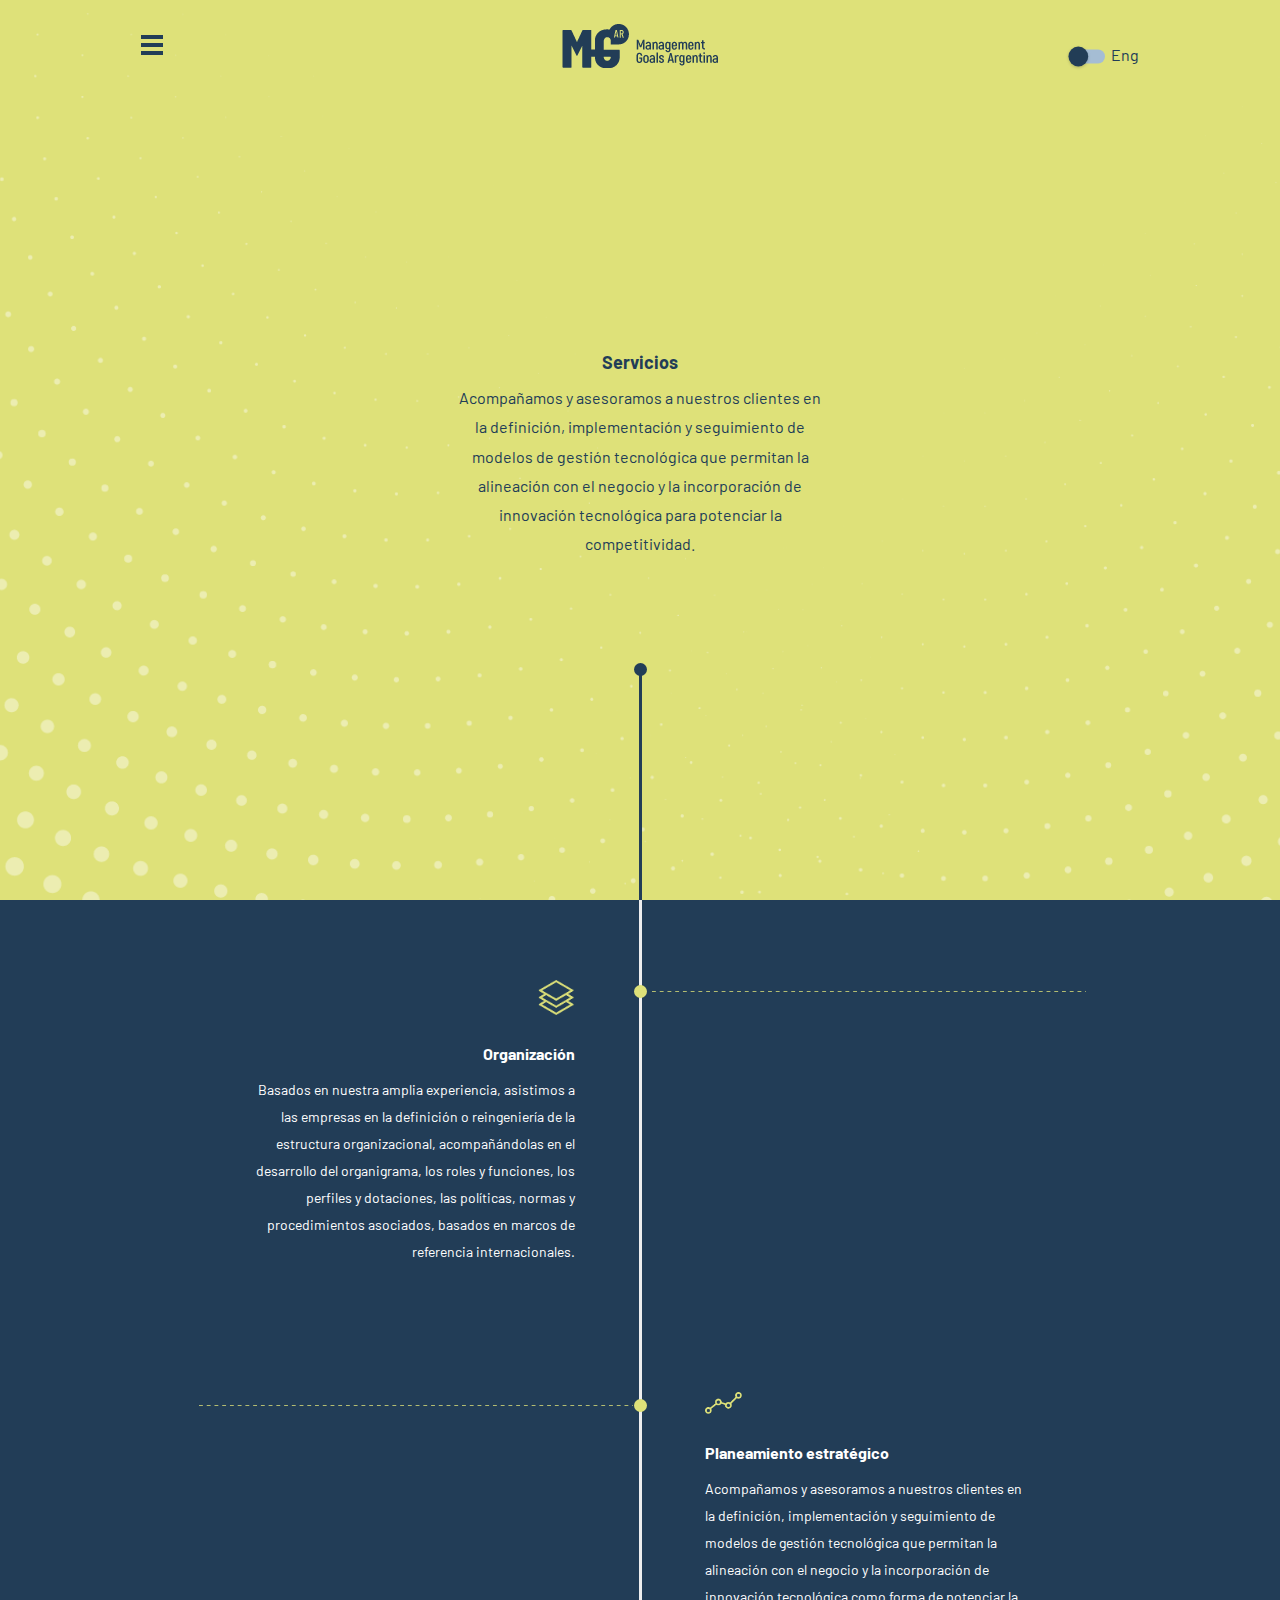
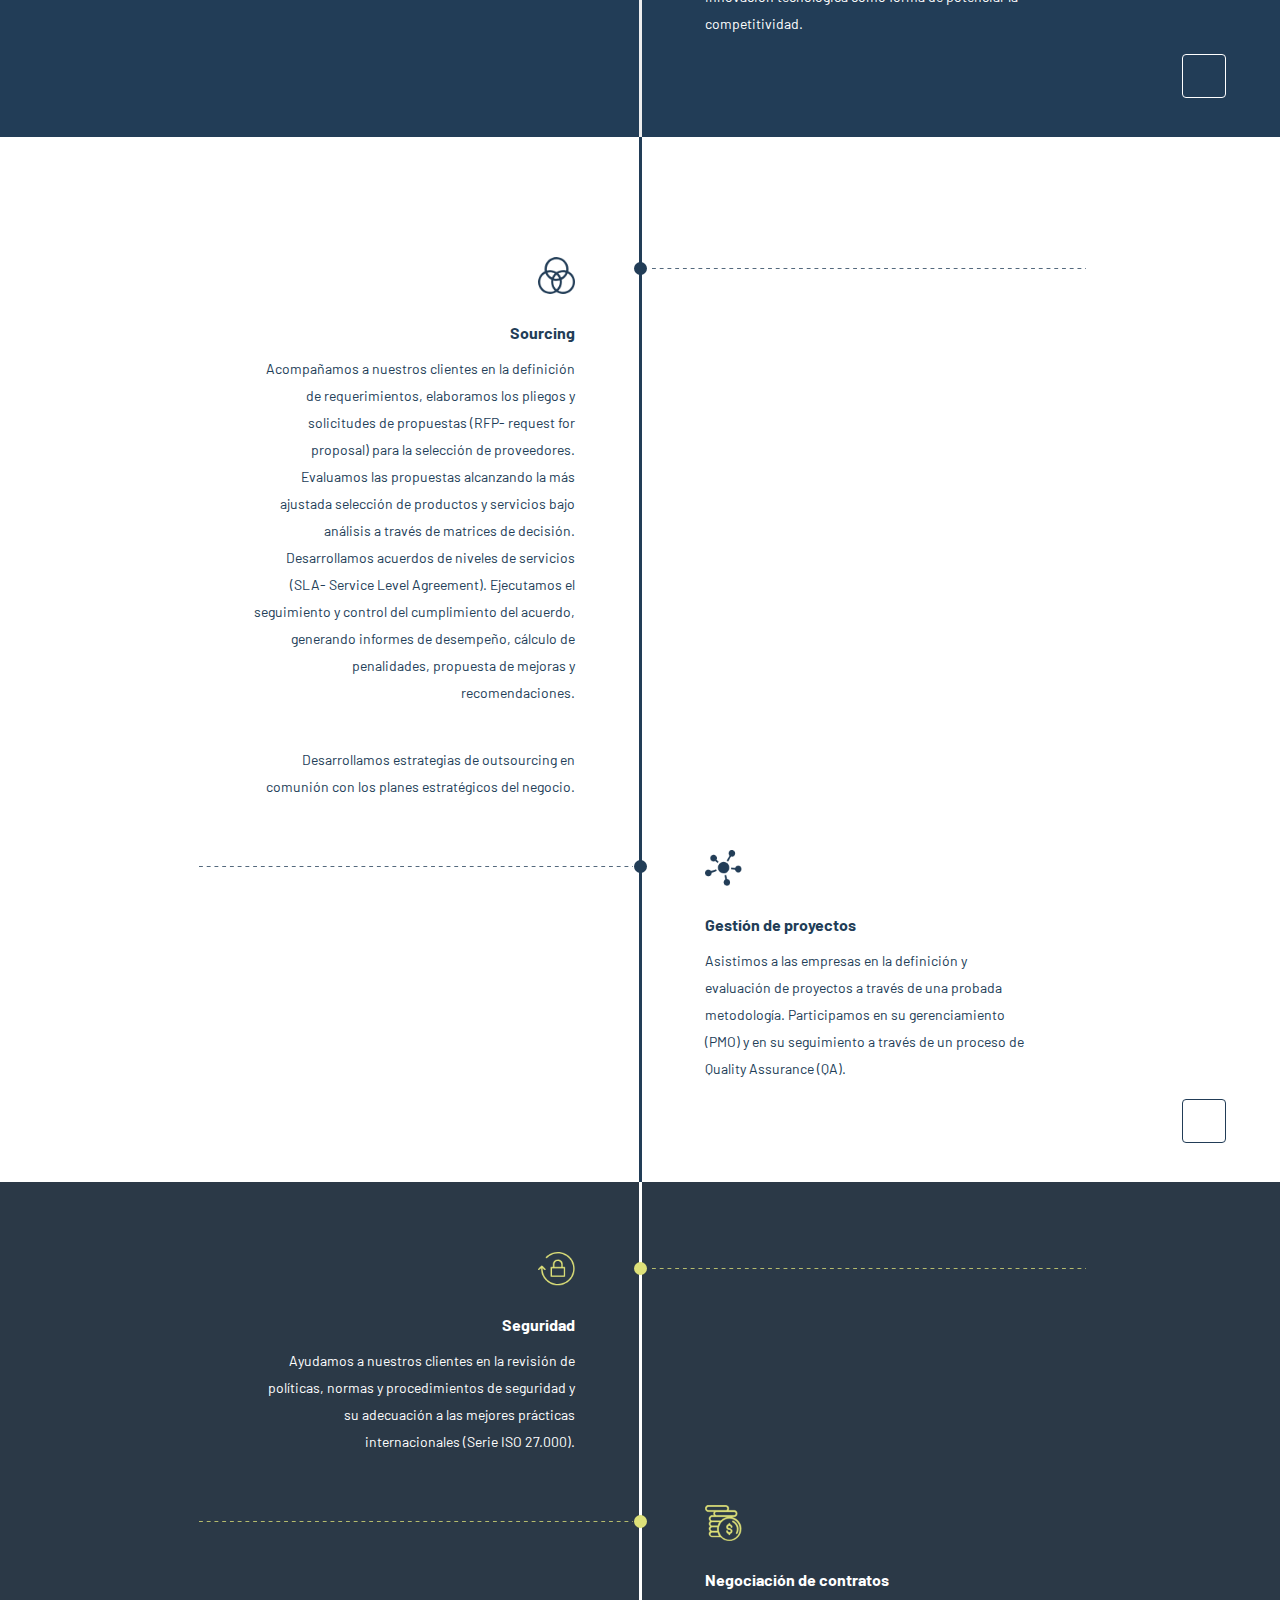
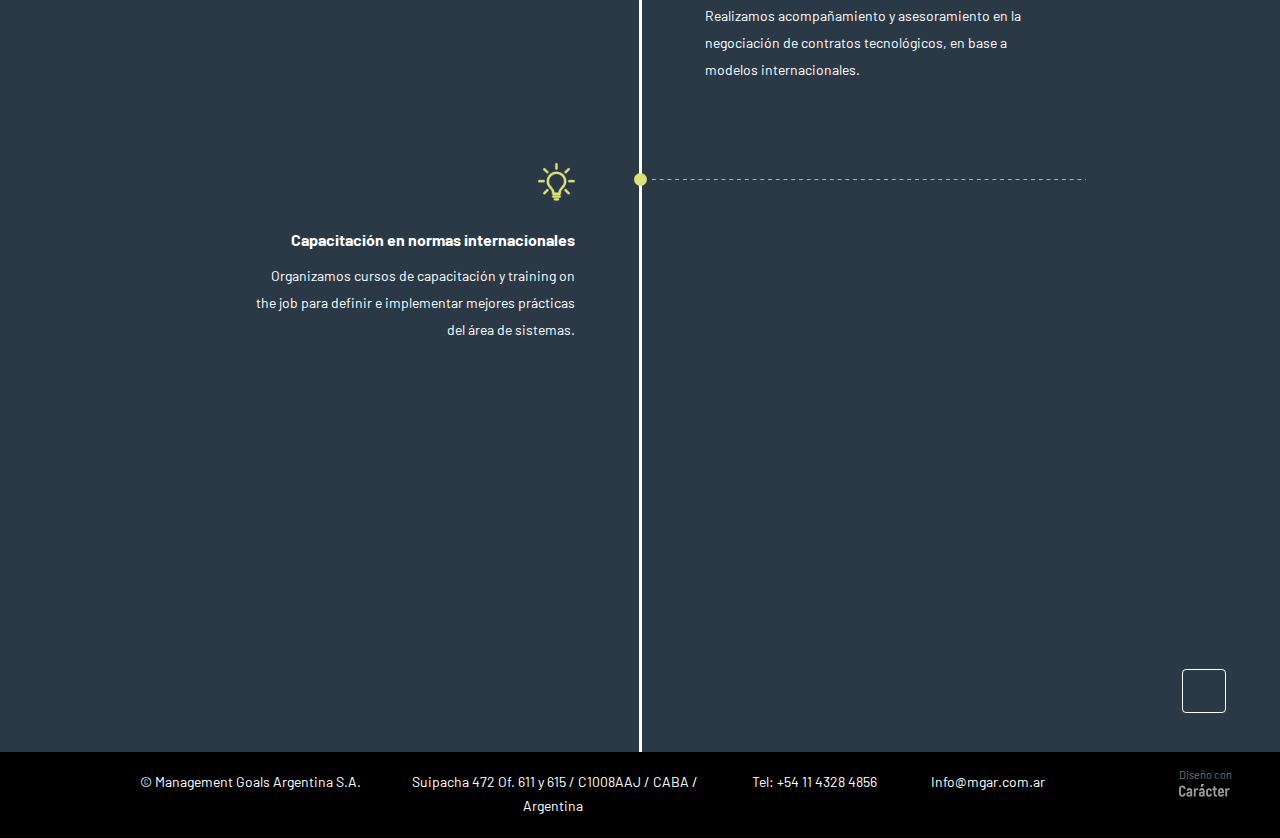
==== servicios.html @ 3cb10181 "Add files via upload" ====
<!DOCTYPE html>
<html  lang="es">
<head>
	<title>MGAR</title>

	<!-- META TAGS  -->

	<meta charset="UTF-8">
	<meta name="viewport" content="width=device-width,initial-scale=1">
	

	<!-- ZELDA TAGS -->

		<link href="https://fonts.googleapis.com/css?family=Barlow:400,600,800" rel="stylesheet">
	<link rel="stylesheet" type="text/css" href="css/bootstrap.min.css">
	<link rel="stylesheet" type="text/css" href="css/servicios.css">
	<link rel="stylesheet" type="text/css" href="css/querys.css">
	<link rel="stylesheet" href="https://use.fontawesome.com/releases/v5.1.0/css/all.css" integrity="sha384-lKuwvrZot6UHsBSfcMvOkWwlCMgc0TaWr+30HWe3a4ltaBwTZhyTEggF5tJv8tbt" crossorigin="anonymous">

	<!-- JABBA THE HUTT -->

	<script type="text/javascript" src="js/jquery-2.1.4.js"></script>
	<script src="js/bootstrap.min.js"></script>
	<script type="text/javascript" src="js/main.js"></script>
	
	

</head>
<body>
	
	<section class="portada-servicios" id="portada-servicios">
		<!-- NAVBAR -->
		<nav class="navbar mgar-nav" >
			<div class="container-fluid">
				<div type="button" class="button_container" id="toggle" data-toggle="modal" data-target="#myModal">
				<span class="top"></span><span class="middle"></span><span class="bottom"></span>
			</div>
				<div class="modal fade" id="myModal" role="dialog">
					<div class="modal-dialog modal-navbar">
					<!-- Modal content-->
						<div class="modal-content ">
							<div class="modal-header">
								<div class="modal-logo">
									<img class="img-responsive margin-auto" src="imagenes/mgar-logo-white.png">
								</div>	
							</div>
							<div class="modal-body">
								<ul class="modal-links">
									<li><a class="inpage" class="principal-close" href="/">Principal</a></li>
									<hr>
									<li><a href="/trayectoria.html">Trayectoria</a></li>
									<hr>
									<li><a href="/servicios.html">Servicios</a></li>
									<hr>
									<li><a class="inpage" id="contacto-close" href="/#contacto">Contacto</a></li>
									<hr class="hidden-xs">
									<li><div data-dismiss="modal" id="toggle-close"><i class="fas fa-times"></i></div></li>
								</ul>
							</div>
						</div>
					</div>
				</div>
				
				<div class="navbar-header logo-mgar">
					<a class="navbar-brand" href="/"><img alt="Inicio" src="imagenes/mgar-logo-blue.png" class="img-responsive " ></a>
				</div>
				<div class="english">
					<a href="#">
						<img src="imagenes/eng-button-2.svg">
						<p class="english-inner">Eng</p>
					</a>
				</div>
				<div class="vertical-position max-vh">
					<div class="vertical-position-center portada-servicios-inner">
						<h3>Servicios</h3>
						<a href="#section-uno"><i class="fas fa-angle-down"></i></a>
						<p>Acompañamos y asesoramos a nuestros clientes  en la definición, implementación y seguimiento de modelos de gestión tecnológica que permitan la alineación con el negocio y la incorporación de innovación tecnológica para potenciar la competitividad. </p>
						<div class="portada-timeline-badge primary"></div>
					</div>
				</div>
			</div>
		</nav>
	</section>
	<section class="section-uno" id="section-uno">
		<div class="button-up ">
			<a href="#portada-servicios">
				<div class="vertical-position button-up-inner">
					<i class="fas fa-angle-up vertical-position-center"></i>
				</div>
			</a>
		</div>
		<ul class="timeline">
			<li>
				<div class="timeline-badge primary"><img src="imagenes/dotted-line-yellow.svg"></div>
				<div class="timeline-panel">
					<div class="timeline-heading">
						<img class="timeline-heading-img" src="imagenes/servicios-img-1.png">
						<h4 class="timeline-title">Organización</h4>
					</div>
					<div class="timeline-body">
						<p>Basados en nuestra amplia experiencia, asistimos a las empresas en la definición o reingeniería de la estructura organizacional, acompañándolas en el desarrollo del organigrama, los roles y funciones, los perfiles y dotaciones, las políticas, normas y procedimientos asociados, basados en marcos de referencia internacionales. </p>
					</div>
				</div>
			</li>
			<div class="hidden-md hidden-lg hidden-sm yellow-line-xs yellow-line-xs-retarded">
				<img class="img-responsive" src="imagenes/line-yellow-xs.svg">
			</div>
			<li class="timeline-inverted">
				<div class="timeline-badge primary"><img src="imagenes/dotted-line-yellow.svg"></div>
					<div class="timeline-panel">
						<div class="timeline-heading">
							<img class="timeline-heading-img" src="imagenes/servicios-img-2.png">
							<h4 class="timeline-title">Planeamiento estratégico</h4>
						</div>
						<div class="timeline-body">
							<p>Acompañamos y asesoramos a nuestros clientes en la definición, implementación y seguimiento de modelos de gestión tecnológica que permitan la alineación con el negocio y la incorporación de innovación tecnológica como forma de potenciar la competitividad.</p>
							
					</div>
				</div>
			</li>
		</ul>
	</section>
	<section class="section-dos">
		<div class="button-up ">
			<a href="#portada-servicios">
				<div class="vertical-position button-up-inner">
					<i class="fas fa-angle-up vertical-position-center"></i>
				</div>
			</a>
		</div>
		<ul class="timeline">
			<li>
				<div class="timeline-badge success"><img src="imagenes/dotted-line-blue.svg"></div>
				<div class="timeline-panel">
					<div class="timeline-heading">
						<img class="timeline-heading-img" src="imagenes/servicios-img-3.png">
						<h4 class="timeline-title">Sourcing </h4>
					</div>
					<div class="timeline-body">
						<p> Acompañamos a nuestros clientes en la definición de requerimientos, elaboramos los pliegos y solicitudes de propuestas (RFP- request for proposal) para la selección de proveedores. Evaluamos las propuestas alcanzando la más ajustada selección de productos y servicios bajo análisis a través de matrices de decisión. Desarrollamos acuerdos de niveles de servicios (SLA- Service Level Agreement). Ejecutamos el seguimiento y control del cumplimiento del acuerdo, generando informes de desempeño, cálculo de penalidades, propuesta de mejoras y recomendaciones.</p>
						<p>Desarrollamos estrategias de outsourcing en comunión con los planes estratégicos del negocio. </p>
					</div>
				</div>
			</li>
			<div class="hidden-md hidden-lg hidden-sm blue-line-xs yellow-line-xs-retarded">
				<img class="img-responsive" src="imagenes/line-blue-xs.svg">
			</div>
			<li class="timeline-inverted">
				<div class="timeline-badge success"><img src="imagenes/dotted-line-blue.svg"></div>
					<div class="timeline-panel">
						<div class="timeline-heading">
							<img class="timeline-heading-img" src="imagenes/servicios-img-4.png">
							<h4 class="timeline-title">Gestión de proyectos</h4>
						</div>
						<div class="timeline-body">
							<p>Asistimos a las empresas en la definición y evaluación de proyectos a través de una probada metodología. Participamos en su gerenciamiento (PMO) y en su seguimiento a través de un proceso de Quality Assurance (QA).</p>
					</div>
				</div>
			</li>
		</ul>
	</section>
	<section class="section-tres">
		<div class="button-up ">
			<a href="#portada-servicios">
				<div class="vertical-position button-up-inner">
					<i class="fas fa-angle-up vertical-position-center"></i>
				</div>
			</a>
		</div>
		<ul class="timeline">
			<li>
				<div class="timeline-badge"><img src="imagenes/dotted-line-yellow.svg"></div>
				<div class="timeline-panel">

					<div class="timeline-heading">
						<img class="timeline-heading-img" src="imagenes/servicios-img-5.png">
						<h4 class="timeline-title">Seguridad</h4>
					</div>
					<div class="timeline-body">
						<p>Ayudamos a nuestros clientes en la revisión de políticas, normas y procedimientos de seguridad y su adecuación a las mejores prácticas internacionales (Serie ISO 27.000). </p>
					</div>
				</div>
			</li>
			<div class="hidden-md hidden-lg hidden-sm yellow-line-xs yellow-line-xs-retarded">
				<img class="img-responsive" src="imagenes/line-yellow-xs.svg">
			</div>
			<li class="timeline-inverted">
				<div class="timeline-badge"><img src="imagenes/dotted-line-yellow.svg"></div>
					<div class="timeline-panel">
						<div class="timeline-heading">
							<img class="timeline-heading-img" src="imagenes/servicios-img-6.png">
							<h4 class="timeline-title">Negociación de contratos</h4>
						</div>
						<div class="timeline-body">
							<p>Realizamos acompañamiento y asesoramiento en la negociación de contratos tecnológicos, en base a modelos internacionales.</p>
					</div>
				</div>
			</li>
			<div class="hidden-md hidden-lg hidden-sm yellow-line-xs yellow-line-xs-retarded">
				<img class="img-responsive" src="imagenes/line-yellow-xs.svg">
			</div>
			<li class="lastone-outer">
				<div class="timeline-badge"><img src="imagenes/dotted-line-yellow.svg"></div>
				<div class="timeline-panel lastone">
					<div class="timeline-heading">
						<img class="timeline-heading-img" src="imagenes/servicios-img-7.png">
						<h4 class="timeline-title">Capacitación en normas internacionales</h4>
					</div>
					<div class="timeline-body">
						<p>Organizamos cursos de capacitación y training on the job para definir e implementar mejores prácticas del área de sistemas.</p>
					</div>
				</div>
			</li>
		</ul>
	</section>
	<!-- FOOTER -->
	<footer>
		<div class="footer-inner">
			<p class="col-xs-12 col-md-3 col-sm-3 col-lg-3">© Management Goals Argentina S.A.</p>
			<p class="col-xs-12 col-md-4 col-sm-3 col-lg-4"><i class="fas fa-map-marker-alt"></i> Suipacha 472 Of. 611 y 615 / C1008AAJ / CABA / Argentina</p>
			<p class="col-xs-6 col-md-2 col-sm-3 col-lg-2"><i class="fas fa-phone"></i> Tel: +54 11 4328 4856</p>
			<p class="col-xs-6 col-md-2 col-sm-3 col-lg-2"><i class="fas fa-envelope"></i> Info@mgar.com.ar</p>
		</div>
		<div class="caracter">
			<p>Diseño con</p>
			<div>
				<img src="imagenes/logo-caracter.png">
			</div>
		</div>
	</footer>

</body>
</html>
---- css/servicios.css ----
/* FONT */
body, p {
  font-family: 'Barlow', sans-serif;
}
html, 
body {
  width: 100%;
  height: 100%;
  margin: 0;
  padding: 0;
}
body::-webkit-scrollbar { width: 0 !important }
body  { -ms-overflow-style: none; }
body { overflow: -moz-scrollbars-none; }
/* DEFAULTS */
.margin-auto {
  margin:0 auto;
}
.vertical-position {
  display: table;
  text-align: center;
}
.max-vh {
  height: 100vh;
}
.max-width {
  width: 100%;
}
.vertical-position .vertical-position-center {
  display: table-cell;
  vertical-align: middle;
}
.vertical-position .vertical-position-bottom {
  display: table-cell;
    vertical-align: bottom;
}
.img-left {
  float: left;
}
.img-right {
  float: right;
}
.clear-both {
  clear: both;
}

/* BOOTSTRAP HACKS */
.container-fluid {
  padding-right: 140px;
    padding-left: 140px;
}
@media (min-width: 1903px) {
  .container {
    width: 1350px;
  }
}
.col-lg-1, .col-lg-10, .col-lg-11, 
.col-lg-12, .col-lg-2, .col-lg-3, 
.col-lg-4, .col-lg-5, .col-lg-6, 
.col-lg-7, .col-lg-8, .col-lg-9, 
.col-md-1, .col-md-10, .col-md-11, 
.col-md-12, .col-md-2, .col-md-3, 
.col-md-4, .col-md-5, .col-md-6, 
.col-md-7, .col-md-8, .col-md-9, 
.col-sm-1, .col-sm-10, .col-sm-11, 
.col-sm-12, .col-sm-2, .col-sm-3, 
.col-sm-4, .col-sm-5, .col-sm-6, 
.col-sm-7, .col-sm-8, .col-sm-9, 
.col-xs-1, .col-xs-10, .col-xs-11, 
.col-xs-12, .col-xs-2, .col-xs-3, 
.col-xs-4, .col-xs-5, .col-xs-6, 
.col-xs-7, .col-xs-8, .col-xs-9 {
  padding-right: 0px;
    padding-left: 0px;
}
.navbar.mgar-nav>.container .navbar-brand, 
.navbar.mgar-nav>.container-fluid .navbar-brand,
.navbar.mgar-nav>.navbar-brand {
  margin-left: 0 !important;
}
/* NAVBAR */
.navbar.mgar-nav {
  
  min-height: 91.1px;
}

.navbar-brand {
  transform: translateX(-50%);
  left: 50%;
  position: absolute;
  height: 50.3px;
  padding-top: 22.3px;
  padding-bottom: 22.3px;
}
.navbar.mgar-nav {
  background-color: transparent;
}/*
.navbar.mgar-nav.scrolled {
  background-color: rgba(34, 61, 87, 0.99) !important;
  transition: background-color 200ms linear;
}*/
  /* HAMBURGUESA */

.button_container {
  position: absolute;
  top: 34px;
  left: 140px;
  height: 19.6px;
  width: 22.3px;
  cursor: pointer;
  z-index: 100;
  transition: opacity 0.25s ease;
}
.button_container:hover {
  opacity: 0.7;
}
.button_container.active .top {
  transform: translateY(11px) translateX(0) rotate(45deg);
  background: #fff;
}
.button_container.active .middle {
  opacity: 0;
  background: #fff;
}
.button_container.active .bottom {
  transform: translateY(-8px) translateX(0) rotate(-45deg);
  background: #fff;
}
.button_container span {
  background: rgba(34, 61, 87, 1);
  border: none;
  height: 4px;
  width: 100%;
  position: absolute;
  top: 0;
  left: 0;
  transition: all 0.35s ease;
  cursor: pointer;
}
.button_container span:nth-of-type(2) {
  top: 8px;
}
.button_container span:nth-of-type(3) {
  top: 16px;
}
.modal-backdrop {
  z-index: 0;
}
.modal.fade.in {
  padding-right: 0px !important;
  overflow: hidden;
}
.modal-dialog.modal-navbar {
  height: 100vh;
  width: 100%;
  margin:0;
  background-color: rgba(34, 61, 87, 0.99);

}
.modal-dialog.modal-navbar .modal-content {
  height: 100vh;
  webkit-box-shadow: none;
    box-shadow: none;
    border: none;
    border-radius: 0;
      background-color: rgba(34, 61, 87, 0.99);
}
.modal-dialog.modal-navbar .modal-content .modal-header {
  border-bottom: none;
    background-color: rgba(34, 61, 87, 0.99);
}
.modal-body {
  width: 100%;
  height: 100%;
}
.modal-dialog.modal-navbar .modal-content ul.modal-links {
  text-align: center;
  text-decoration: none;
  list-style-type:none;
  color: #fff;
  margin: 0;
  padding: 50px 0;
}
.modal-dialog.modal-navbar .modal-content ul.modal-links hr {
  margin-right: 630px;
  margin-left: 630px;
  border-color:#dee179;
}
.modal-dialog.modal-navbar .modal-content ul.modal-links li {
  padding-top: 35px;
  padding-bottom: 35px;
}
.modal-dialog.modal-navbar .modal-content ul.modal-links li a {
  text-decoration: none;
  color:#fff;
  font-size: 22px;
}
.modal-navbar .modal-logo {
  width: 100%;
  margin: 0 auto;
  padding-top: 94px;
}
#toggle-close {
  padding-top: 20px;
}
#toggle-close i {
  cursor: pointer;
}
.english {
  
  position: absolute;
    right: 140px;
    top: 41.7px;
    
}
.english a:hover {
  text-decoration: none;
}
.english img {
  display: inline;
  padding-right: 3px;
}
.english p.english-inner {
  font-size: 16px;
  font-weight: normal;
  font-style: normal;
  font-stretch: condensed;
  line-height: 1.19;
  color: #223d57;
  padding: 0;
  display: inline;
}

section,
section.section-uno-dos,
section.section-dos-dos,
section.section-tres-dos {
  height: 115vh;
  width: 100%;
  position: relative;
}

/* PORTADA */
section.portada-servicios {
  background-image: url(../imagenes/back-portada-servicios.png);
  background-position: bottom center;  
  background-size: cover;
  background-color: #dee179;

}
section.section-uno {
  background-image: url(../imagenes/back-uno-servicios.png);
  background-position: bottom center;
  background-size: cover;
  background-color: #223d57; 
  background-attachment: fixed;
}
section.section-dos {
  background-image: url(../imagenes/back-dos-servicios.png);
  background-position: bottom center;
  background-size: cover;
  background-color: #fff; 
  background-attachment: fixed;
}
section.section-tres {
  background-image: url(../imagenes/back-tres-servicios.png);
  background-position: bottom center;
  background-size: cover;
  background-color: #2b3947; 
  background-attachment: fixed;
}
/* TIMELINE */
  /* PORTADA */
section.portada-servicios {
  height: 100vh;
  color: #223d57;
}

section.portada-servicios:before {
  bottom: 0;
  position: absolute;
  content: " ";
  width: 3px;
  background-color: #223d57;
  left: 50%;
  margin-left: -1.5px;
  height: 33vh;
}
section.portada-servicios h3 {
  font-size: 24px;
  font-weight: 700;
}
section.portada-servicios i {
  font-size: 22px;
  margin-bottom: 28px;
}
section.portada-servicios a i  {
  color: #223d57
}
section.portada-servicios p {
  padding-right: 540px;
  padding-left: 540px;
  font-size: 18px;
  line-height: 1.83;
  text-align: center;

}
.portada-timeline-badge.primary {
  color: #fff;
  width: 13px;
  height: 13px;
  line-height: 50px;
  font-size: 1.4em;
  text-align: center;
  position: absolute;
  bottom:33vh;
  left: 50%;
  margin-left: -6px;
  background-color: #223d57;
  z-index: 1000;
  border-top-right-radius: 50%;
  border-top-left-radius: 50%;
  border-bottom-right-radius: 50%;
  border-bottom-left-radius: 50%;
}
.timeline {
  list-style: none;
  padding: 20px 0 20px;
  position: relative;
}
.timeline:before {
  top: 0;
  bottom: 0;
  position: absolute;
  content: " ";
  width: 3px;
  background-color: #eeeeee;
  left: 50%;
  margin-left: -1.5px;
  height: 115vh;
}
.timeline > li {
  margin-bottom: 20px;
  position: relative;
}
.timeline > li:before,
.timeline > li:after {
  content: " ";
  display: table;
}
.timeline > li:after {
  clear: both;
}
.timeline > li:before,
.timeline > li:after {
  content: " ";
  display: table;
}
.timeline > li:after {
  clear: both;
}
.timeline > li > .timeline-panel {
  width: 50%;
  float: left;
  padding: 20px 20px 20px 340px;
  position: relative;
  text-align: right;
}
.timeline > li.timeline-inverted > .timeline-panel {
padding: 20px 340px 20px 20px;
text-align: left;
margin-top: 118px;
}
.timeline > li.timeline-inverted + li:not(.timeline-inverted),
.timeline > li:not(.timeline-inverted) + li.timeline-inverted {
margin-top: -60px;

}

.timeline > li:not(.timeline-inverted) {
padding-right:90px;
padding-top: 165px;
}

.timeline > li.timeline-inverted {
padding-left:90px;
}

li .timeline-badge img {
  margin-top: -16px;
  margin-left: 18px;
}
li.timeline-inverted .timeline-badge img {
  margin-left: -572px;
}
.timeline > li > .timeline-badge {
  color: #fff;
  width: 13px;
  height: 13px;
  line-height: 50px;
  font-size: 1.4em;
  text-align: center;
  position: absolute;
  top: 32px;
  left: 50%;
  margin-left: -6px;
  background-color: #fff;
  z-index: 100;
  border-top-right-radius: 50%;
  border-top-left-radius: 50%;
  border-bottom-right-radius: 50%;
  border-bottom-left-radius: 50%;
}
.timeline > li > .timeline-badge {
  top:200px;
}
.timeline > li.timeline-inverted > .timeline-badge {
  top:149px;
}

.timeline > li.timeline-inverted > .timeline-panel {
  float: right;
}
.timeline > li.timeline-inverted > .timeline-panel:before {
  border-left-width: 0;
  border-right-width: 15px;
  left: -15px;
  right: auto;
}
.timeline > li.timeline-inverted > .timeline-panel:after {
  border-left-width: 0;
  border-right-width: 14px;
  left: -14px;
  right: auto;
}
.timeline-badge.primary {
  background-color: #dee179 !important;
}
.timeline-badge.success {
  background-color: #223d57 !important;
}

.timeline-title {
  margin-top: 0;
  color: inherit;
}
.timeline-body > p,
.timeline-body > ul {
  margin-bottom: 0;
}
.timeline-body > p + p {
  margin-top: 5px;
}
/* SECTION 1 TIMELINE */
section.section-uno img {
  padding-bottom: 27px;
}
section.section-uno {
  color: #fff;
}
section.section-uno h4.timeline-title {
  font-size: 20px;
  font-weight: bold;
  font-style: normal;
  font-stretch: normal;
  line-height: 1.5;
}
section.section-uno .timeline-body p {
  font-size: 18px;
  font-weight: normal;
  font-style: normal;
  font-stretch: normal;
  line-height: 1.83;
}
/* SECTION 2 TIMELINE */
section.section-dos .timeline:before {
  background-color:#223d57;
}
section.section-dos img {
  padding-bottom: 27px;
}
section.section-dos {
  color: #223d57;
}
section.section-dos .timeline > li:not(.timeline-inverted) {
  padding-top: 70px;
}
section.section-dos .timeline > li:not(.timeline-inverted) > .timeline-badge {
top: 105px;
}
section.section-dos .timeline > li.timeline-inverted > .timeline-panel {
  margin-top: 85px;
}
section.section-dos  .timeline > li.timeline-inverted > .timeline-badge {
  top: 124px;
}
section.section-dos h4.timeline-title {
  font-size: 20px;
  font-weight: bold;
  font-style: normal;
  font-stretch: normal;
  line-height: 1.5;
}
section.section-dos .timeline-body p {
  font-size: 18px;
  font-weight: normal;
  font-style: normal;
  font-stretch: normal;
  line-height: 1.83;

}
section.section-dos .timeline-body p:nth-child(even) {
  margin-top: 40px;
}
/* SECTION 3 */
section.section-tres .timeline:before {
  background-color:#fff;
height: 130vh;
}
section.section-tres img {
  padding-bottom: 27px;
}
section.section-tres {
  color: #fff;
   height: 130vh;
}
section.section-tres .timeline > li:not(.timeline-inverted) {
  padding-top: 120px;
}
section.section-tres .timeline > li > .timeline-badge {
top: 160px;
background-color: #dee179;
}
section.section-tres h4.timeline-title {
  font-size: 20px;
  font-weight: bold;
  font-style: normal;
  font-stretch: normal;
  line-height: 1.5;
}
section.section-tres .timeline-body p {
  font-size: 18px;
  font-weight: normal;
  font-style: normal;
  font-stretch: normal;
  line-height: 1.83;
}
/*  BUTTON UP */
.button-up {
  width: 44px;
  height: 44px;
  border:1px solid;
  border-radius: 4px;
  position: absolute;
  bottom:  39px;
  right: 54px; 
  font-size: 22px;
  text-align: center;
  z-index: 1030;
}
.button-up .button-up-inner {
   width: 41px;
  height: 43px;
}
.button-up a {
  text-decoration: none;
}
.section-uno .button-up,
.section-tres .button-up {
  border-color: #fff;
}
.section-uno .button-up i,
.section-tres .button-up i {
  color: #fff;
}
.section-dos .button-up {
  border-color: #223d57;
}
.section-dos .button-up i {
color: #223d57;
}
/* FOOTER */

footer {
  background-color: #000;
  position: relative;
  clear: both;
  overflow: overlay;
}
footer .footer-inner  {
    padding-right: 386px;
    padding-left: 386px;
  background-color: #000;
  overflow: overlay;
}
footer .footer-inner p {
  display: inline-block;
  color: #fff;
  font-size: 14px;
  line-height: 1.71;
  padding: 18.7px 12px 10px;
  text-align: center;
}
footer .footer-inner p i {
  padding-right: 3px;
}
footer .caracter {
  position: absolute;
  top: 17px;
  right: 48.5px;
}
footer .caracter p {
  font-size: 11px;
  font-weight: 300;
  line-height: 1.18;
  color: #9a9a9a;
  margin-bottom: -4px;
}


.delay-dosms {
  moz-transition: all 200ms ease-in-out;
    -webkit-transition: all 200ms ease-in-out;
    -o-transition: all 200ms ease-in-out;
    transition: all 200ms ease-in-out;  
}
.delay-cuatroms {
  moz-transition: all 400ms ease-in-out;
    -webkit-transition: all 400ms ease-in-out;
    -o-transition: all 400ms ease-in-out;
    transition: all 400ms ease-in-out;  
}
.delay-seisms {
  moz-transition: all 600ms ease-in-out;
    -webkit-transition: all 600ms ease-in-out;
    -o-transition: all 600ms ease-in-out;
    transition: all 600ms ease-in-out;  
}
.delay-ochoms {
  moz-transition: all 800ms ease-in-out;
    -webkit-transition: all 800ms ease-in-out;
    -o-transition: all 800ms ease-in-out;
    transition: all 800ms ease-in-out;  
}

.timeline > li:not(.timeline-inverted).visible {
  opacity: 1;
  -moz-transform: scale(1);
  -webkit-transform: scale(1);
  -o-transform: scale(1);
  -ms-transform: scale(1);
  transform: scale(1);
}

.timeline > li.timeline-inverted > .timeline-panel {

}
---- css/querys.css ----
/* ------------- NOTEBOOK (1366X768) ------------- */

@media screen and (max-width: 1366px) {
	.modal-dialog.modal-navbar .modal-content ul.modal-links li {
	    padding-top: 15px;
    	padding-bottom: 15px;
	}
	.modal-dialog.modal-navbar .modal-content ul.modal-links hr {
		margin-right: 200px;
    	margin-left: 200px;
	}
	.modal-dialog.modal-navbar .modal-content ul.modal-links li a {
		font-size: 1.125em;
	}
	.modal.fade.in {
		padding-left: 0px !important;
	}
	.carousel-fade .item-inner h3 {
		margin-bottom: 31.3px;
	}
	.carousel-fade .item-inner p {
		font-size: 1em;
		margin-bottom: 47.2px;
	}
	.container.tarjetas {
    	width: 1082.2px;
	    padding-right: 0px;
    	padding-left: 0px;
	}
	.img-tarjetas {
		width: 77px;
	}
	.trayectoria-servicios .tarjetas .tarjetas-inner {
		margin-left: 22.8px;
		margin-right: 22.8px;
		height: 275px;
	}
	.trayectoria-servicios .trayectoria h3 {
		font-size: 0.938em;
	}
	.trayectoria-servicios .trayectoria p {
		font-size: 1em;
		line-height: 1.25;
		padding-right: 11.3px;
    	padding-left: 11.3px;
	}
	.trayectoria-btn a.btn {
		font-size: 0.875em; 
	}
	.trayectoria-servicios .servicios {
		padding-right: 97.9px;
    	padding-left: 97.9px;
	}
	.trayectoria-servicios .servicios .servicios-inner h3 {
		font-size: 1.125em;
	}
	.trayectoria-servicios .servicios .servicios-inner p {
		padding-right: 57.2px;
    	padding-left: 57.2px;
    	font-size: 1em;
    	line-height: 1.81;
    	margin-bottom: 56px;
	}
	.trayectoria-servicios .servicios .servicios-inner a.btn {
		font-size: 0.875em;
	}
	.trayectoria-servicios .servicios .servicios-img {
		background-position: center left;
	}
	.experiencia h3 {
		margin-right: 295px;
    	margin-left: 295px;
    	font-size: 1.152em;
	}
	.experiencia p {
		font-size: 1em;
	}
	.seccion-formulario {
		padding-top: 99.7px;
	}
	.formulario {
		padding-right: 277px;
    	padding-left: 277px;
	}
	.formulario button.btn {
		font-weight: normal;
	}
	footer .footer-inner {
		padding-right: 120px;
    	padding-left: 120px;
	}
	footer .footer-inner p {
		padding: 18.7px 6px 10px;
	}
	.img-tarjetas {
		padding-top: 50px;
		padding-bottom: 31px;
	}

	.portada-trayectoria {
		height: 315px;
	}
	.trayectoria-uno h2 {
		font-size: 1em;
	}
	.trayectoria-uno h3 {
		font-size: 1em;
	}
	.trayectoria-uno h4 {
		font-size: 0.875em;
	}
	.trayectoria-uno h5 {
		font-size: 1em;
	}
	.trayectoria-uno p {
		font-size: 0.875em;
	}
	.trayectoria-uno {
		padding-left: 120px;
		padding-right: 120px;
	}
	.trayectoria-dos {
		padding-top: 218px;
		padding-bottom: 220.1px;
	}

	.trayectoria-dos .trayectoria-dos-inner {
		padding-left: 120px;
		padding-right: 120px;
	}
	.trayectoria-dos .trayectoria-dos-inner .trayectoria-dos-inner-text {
		padding-right: 70px;
	}
	.trayectoria-dos .trayectoria-dos-inner h3 {
		font-size: 1em;
		line-height: 1.88;
  		letter-spacing: 0.3px;
	}
	.trayectoria-dos .trayectoria-dos-inner p {
		font-size: 0.875em;
		line-height: 1.93;
  		letter-spacing: 0px;
	}
	.trayectoria-dos .trayectoria-dos-inner a.btn-primary {
		font-size: 0.875em;
		padding: 11px 40px;
		margin-top: 15.2px;
	}
	
	.trayectoria-dos-inner img {
		padding-top: 75px;
	}


	section, 
	section.section-uno-dos, 
	section.section-dos-dos, 
	section.section-tres-dos {
		height: auto;
	}
	ol, ul {
		margin-bottom: 0px;
	}
	section.portada-servicios h3 {
		font-size: 1.125em;
	}
	section.portada-servicios p {
		padding-right: 314px;
    	padding-left: 314px;
    	font-size: 1em;
	}
	.portada-timeline-badge.primary {
		bottom: 25vh;
	}
	section.portada-servicios:before {
		height: 25vh;
	}
	section.section-uno img.timeline-heading-img,
	section.section-dos img.timeline-heading-img,
	section.section-tres img.timeline-heading-img {
		width: 37px;
		padding-top: 10px;
	}
	section.section-uno h4.timeline-title,
	section.section-dos h4.timeline-title,
	section.section-tres h4.timeline-title {
		font-size: 1em;
	}
	section.section-uno .timeline-body p,
	section.section-dos .timeline-body p,
	section.section-tres .timeline-body p {
		font-size: 0.875em;
		line-height: 1.93;
	}
	.timeline {
		padding-bottom: 0px;
	}
	.timeline > li {
		margin-bottom: 0px;
	}
	.timeline:before {
		height: 100%;
	}
	.timeline > li:not(.timeline-inverted) {
	    padding-top: 30px;
	}
	.timeline > li > .timeline-panel {
		padding: 20px 20px 20px 253px;
	}
	.timeline > li > .timeline-panel.lastone {
		padding-bottom: 100px;
	}
	.timeline > li.timeline-inverted > .timeline-panel {
		padding: 20px 253px 100px 20px;
	}
	li.timeline-inverted .timeline-badge img {
		margin-left: -449px;
	}
	li .timeline-badge img {
		width: 434px;
		height: 28px;
	}
	.timeline > li > .timeline-badge {
	    top: 65px;
	}
	section.section-uno .timeline > li.timeline-inverted > .timeline-panel {
		margin-top: 77px;
	}
	section.section-uno .timeline > li.timeline-inverted > .timeline-badge{
		top:114px;
	}
	section.section-dos .timeline > li.timeline-inverted > .timeline-panel {
		margin-top: 0px;
	}
	section.section-dos .timeline > li.timeline-inverted > .timeline-badge {
		top: 40px;
	}
	section.section-tres .timeline > li:not(.timeline-inverted) {
	    padding-top: 20px;
	}
	section.section-tres .timeline > li > .timeline-badge {
		top: 60px;
	}
	section.section-tres .timeline > li.timeline-inverted > .timeline-badge {
		top: 40px;
	}
	section.section-tres .timeline > li.timeline-inverted > .timeline-panel {
		margin-top: 0px;
		padding-bottom: 50px;
	}
	section.section-tres .timeline > li.lastone-outer > .timeline-badge {
		top: 40px;
	}
	section.section-tres .timeline > li.lastone-outer:not(.timeline-inverted) {
		padding-top: 0px;
	}
	
	
}

		/* ------------- IPHONE ------------- */

@media screen and (max-width: 480px) { 
	html
	 {
		overflow-x: hidden;
	}
	.align-center-xs {
		text-align: center;
	}
	.button_container span {
  		height: 3.2px;
	}
	.button_container span:nth-of-type(2) {
		top: 7px;
	}
	.button_container span:nth-of-type(3) {
	    top: 14px;
	}
	.button_container {
		width: 17.6px;
		top: 41px;
    	left: 36px;
	}
	.navbar-brand {
		padding-top: 29px;
	}
	.navbar-brand>img {
		width: 108px;
		height: 31px;

	}
	.english {
	    right: 34.8px;
    	top: 34.8px;
	}
	.english p {
		display: block;
		text-align: center;
		font-size: 0.750em;
	}
	.english img {
		display: block;
		margin-bottom: -3px;
		width: 26px;
  		height: 14px;
	}
	.modal-dialog.modal-navbar .modal-content ul.modal-links li a {
		font-size: 1em;
	}
	.navbar.mgar-nav.scrolled {
		box-shadow:none;
		border: none;
	}
	
	.modal-logo img {
		width: 172px;
	}
	.modal-navbar .modal-logo {
		padding-top: 15px;
	}
	.modal-dialog.modal-navbar .modal-content ul.modal-links {
		padding: 0 0 25px 0;
	}
	#toggle-close {
		padding-top:17px;
	}
	.modal-dialog.modal-navbar .modal-content ul.modal-links hr {
		margin-right: 15px;
		margin-left: 15px;
	}

	.carousel-fade .item-inner h3 {
		font-size: 1em;
		padding-bottom: 28px;
		line-height: 1.5;
		letter-spacing: 0.4px;
	}
	.carousel-fade .item-inner p {
		font-size: 1em;
		line-height: 1.79;
		padding-bottom: 52.1px;
	}
	.carousel-fade .item-inner a.btn {
		font-size: 14px;
		padding: 12px 39px;
	}
	.go-down {
		bottom: 12.1px;
	}
	.go-down a {
		font-size: 16px;
	}
	.trayectoria-servicios {
		padding-right: 38px;
    	padding-left: 38px;
    	padding-top: 20px;
	}
	.trayectoria-servicios .trayectoria h3 {
		font-size: 0.875em;
		line-height: 1.64;
	}
	.trayectoria-servicios .trayectoria p {
		font-size: 0.875em;
		line-height: 1.57;
	}
	.trayectoria-servicios .servicios {
		padding-right: 15px;
    	padding-left: 15px;
    	margin-left: -38px;
    	margin-right: -38px;
	}
	.trayectoria-servicios .servicios .servicios-img {
		height: 300px;
		clear: both;
	}
	.trayectoria-servicios .servicios .col-md-7 {
		width: 100%;
		margin-left: 0px;
	}
	.trayectoria-servicios .servicios .col-md-5 {
		margin-left: 0px;
	}
	.trayectoria-servicios .servicios .servicios-img img {
		width: 100%:;
	}
	.container.tarjetas {
		width: 100%;
		padding-right: 0;
    	padding-left: 0;
	}

	.trayectoria-servicios .tarjetas .tarjetas-inner {
		margin: 0;
		margin-bottom: 21px;
		height: 250px;
	}
	img.img-tarjetas {
		width: 55px;
	}
	.trayectoria-servicios .servicios {
		padding-right: 0;
    	padding-left: 0;
	}
	.trayectoria-servicios .servicios .servicios-inner {
		height: 100%;
		border-radius: 0px;
	}
	.padding-xs {
		padding: 56px 30px 84px;
	}
	
	.trayectoria-servicios .servicios .servicios-inner h3 {
		margin-top: 0px;
		font-size: 1em;
	}
	.trayectoria-servicios .servicios .servicios-inner p {
		    padding-right: 0px;
    padding-left: 0px;
	}
	.trayectoria-btn a.btn {
		margin-top: 68.2px;
	}
	.experiencia {
		padding-bottom: 75.1px;
	}
	.experiencia h3 {
		margin-right: 46px;
    	margin-left: 46px;
    	font-size: 0.875em;
    	padding: 10px 20px;
	}
	.experiencia p {
		padding-right: 15px;
    	padding-left: 15px;
    	font-size: 0.875em;
    	line-height: 1.71;
    	margin-bottom: 0px;
	}
	.carousel-inner>.item img {
		margin-top: 15px;
		margin-bottom: 15px;
		padding-right: 20px;
		padding-left: 20px;
	}

	.seccion-formulario {
		padding-top: 75.7px;
		padding-bottom: 68.2px;
	}
	.seccion-formulario a.btn {
		margin-bottom: 60px;
		font-size: 0.875em;
		padding: 10px 25px;
	}
	.formulario .form-email {
		margin-bottom: 48px;
		}
	.formulario .form-nombre {
		margin-bottom: 75px;
	}
	.formulario {
		padding-right: 41px;
    	padding-left: 41px;
	}
	.formulario .form-email label, 
	.formulario .form-nombre label {
		font-size: 0.875em;
		font-weight: normal;
		text-align: center;
	}
	.formulario .form-nombre {
		padding-right: 0px;
	}
	.formulario .form-email {
		padding-left: 0px;
	}
	.form-group {
		margin-bottom: 25.2px;
	}
	.formulario button.btn {
		font-size: 0.750em;
		font-weight: 600;
		padding: 13px 50px;
	}

	.mapa iframe {
		height: 319px;
	}

	footer .footer-inner {
		padding-right: 15px;
    	padding-left: 15px;
	}
	footer .footer-inner p {
		font-size: 0.750em;
		text-align: center;
	}
	footer .footer-inner p i {
		font-size: 1.250em;
	}
	footer .caracter {
		position: relative;
		top: auto;
		right: 0;
		width: 100%;
		margin: 0 auto;
	}
	footer .caracter p {
		display: inline;
		margin-left: 35%;
	}
	footer .caracter div {
		display: inline;
	}
	footer .caracter div img { 
		margin-bottom: 3px;
	}

	.portada-trayectoria {
		height: 203px;
	}
	.trayectoria-uno h2,
	.trayectoria-uno h3,
	.trayectoria-uno h4,
	.trayectoria-uno h5,
	.trayectoria-uno p {
		margin-top: 0px;
	}
	.trayectoria-dos {
		padding-top: 60.8px;
		padding-bottom: 69.7px;
	}
	.trayectoria-uno h2 {
		font-size: 0.875em;
	}
	.trayectoria-uno h3 {
		font-size: 0.875em;
		line-height: 1.71;
	}
	.trayectoria-uno h4 {
		font-size: 0.875em;
		line-height: 1.71;
		margin-bottom: 28px;
	}
	.trayectoria-uno h5 {
		font-size: 0.875em;
	}
	.trayectoria-uno p {
		font-size: 0.875em;
		margin-bottom: 40px;
	}
	.trayectoria-uno {
		padding-right: 43px;
		padding-left: 43px;
	}

	.trayectoria-dos .trayectoria-dos-inner {
		padding-right: 48px;
		padding-left: 48px;
		
	}
	.trayectoria-dos .trayectoria-dos-inner .trayectoria-dos-inner-text {
		padding-right: 0px;
	}
	.trayectoria-dos .trayectoria-dos-inner .trayectoria-dos-inner-text h3,
	.trayectoria-dos .trayectoria-dos-inner .trayectoria-dos-inner-text p {
		margin-top: 0px;
		margin-bottom: 40px;
	}	
	.trayectoria-dos .trayectoria-dos-inner .trayectoria-dos-inner-text h3 {
		text-align: center;
		line-height: 1.71;
		font-size: 0.785em;
	}
	.trayectoria-dos .trayectoria-dos-inner .trayectoria-dos-inner-text p {
		text-align: center;
		font-size: 0.785em;
		line-height: 1.71;
		letter-spacing: 0px;
	}

	.trayectoria-dos .trayectoria-dos-inner a.btn-primary {
		font-size: 0.785em;
		padding: 11px 46px;
	    margin-top: 0px;
	}
	.container-fluid {
		padding: 0px;
	}
	section.portada-servicios h3 {
		font-size: 0.875em;
	}
	section.portada-servicios p {
		padding-right: 48px;
		padding-left: 48px;
		font-size: 0.875em;
	}
	section.portada-servicios:before {
		height:24vh;
	}
	.portada-timeline-badge.primary {
		bottom: 24vh;
	}
	.timeline {
		padding: 20px 0;
	}
	.timeline:before {
		background-color: transparent;
		width: 0px;
	}
	.timeline > li > .timeline-panel {
		width: 100%;
		padding: 20px 50px 20px 50px;
		text-align: center;
	}
	.section-tres .timeline > li > .timeline-panel.lastone {
		padding-bottom: 91.1px;
	}
	.timeline > li:not(.timeline-inverted) {
		padding: 0px;
	}
	.timeline > li > .timeline-badge {
		display: none;
	}

	section.section-uno h4.timeline-title {
		font-size: 0.875em;
	}
	section.section-uno .timeline-body p {
		font-size: 0.875em;	
		line-height: 1.86;
	}
	section.section-uno .yellow-line-xs,
	section.section-tres .yellow-line-xs,
	section.section-dos .blue-line-xs {
		padding-top: 60px;
	} 
	section.section-uno .yellow-line-xs img,
	section.section-tres .yellow-line-xs img,
	section.section-dos .blue-line-xs img {
		margin: 0 auto;
	}
	.yellow-line-xs-retarded img {
		width: 80%
	}
	.timeline-heading-img {
		width: 40px;
	}
	

	.timeline > li.timeline-inverted + li:not(.timeline-inverted), .timeline > li:not(.timeline-inverted) + li.timeline-inverted {
		margin-top: 0px;
	}
	.timeline > li.timeline-inverted {
		padding-left: 0px; 
	}
	.timeline > li.timeline-inverted > .timeline-panel {
		padding: 29px 50px 92.1px 50px;
		margin-top: 0px;
		text-align: center;
	}
	section.section-tres .timeline > li.timeline-inverted > .timeline-panel {
		padding-bottom: 20px;
	}
	section.section-dos .timeline > li:not(.timeline-inverted) {
		padding-top: 20px;
	}
	section.section-dos h4.timeline-title {
		font-size: 0.875em;
	}
	section.section-dos .timeline-body p {
		font-size: 0.875em;
		line-height: 1.86;
	}
	section.section-dos .timeline > li.timeline-inverted > .timeline-panel {
		margin-top: 0px;
	}
	section.section-tres .timeline > li:not(.timeline-inverted) {
		padding-top: 20px;
	}
	section.section-tres h4.timeline-title {
		font-size: 0.875em;
	}
	section.section-tres .timeline-body p {
		font-size: 0.875em;
		line-height: 1.86;
	}
	section.section-tres h4.timeline-title,
	section.section-dos h4.timeline-title,
	section.section-uno h4.timeline-title {
		margin-bottom: 21px;
	}
	.button-up {
		display: none;
	}


	.delay-tresms,
	.delay-seisms,
	.delay-nuevems,
	.delay-docems,
	.delay-catorce,
	.delay-quincems {
		moz-transition: all 300ms ease-in-out;
		-webkit-transition: all 300ms ease-in-out;
		-o-transition: all 300ms ease-in-out;
		transition: all 300ms ease-in-out;	
	}
}
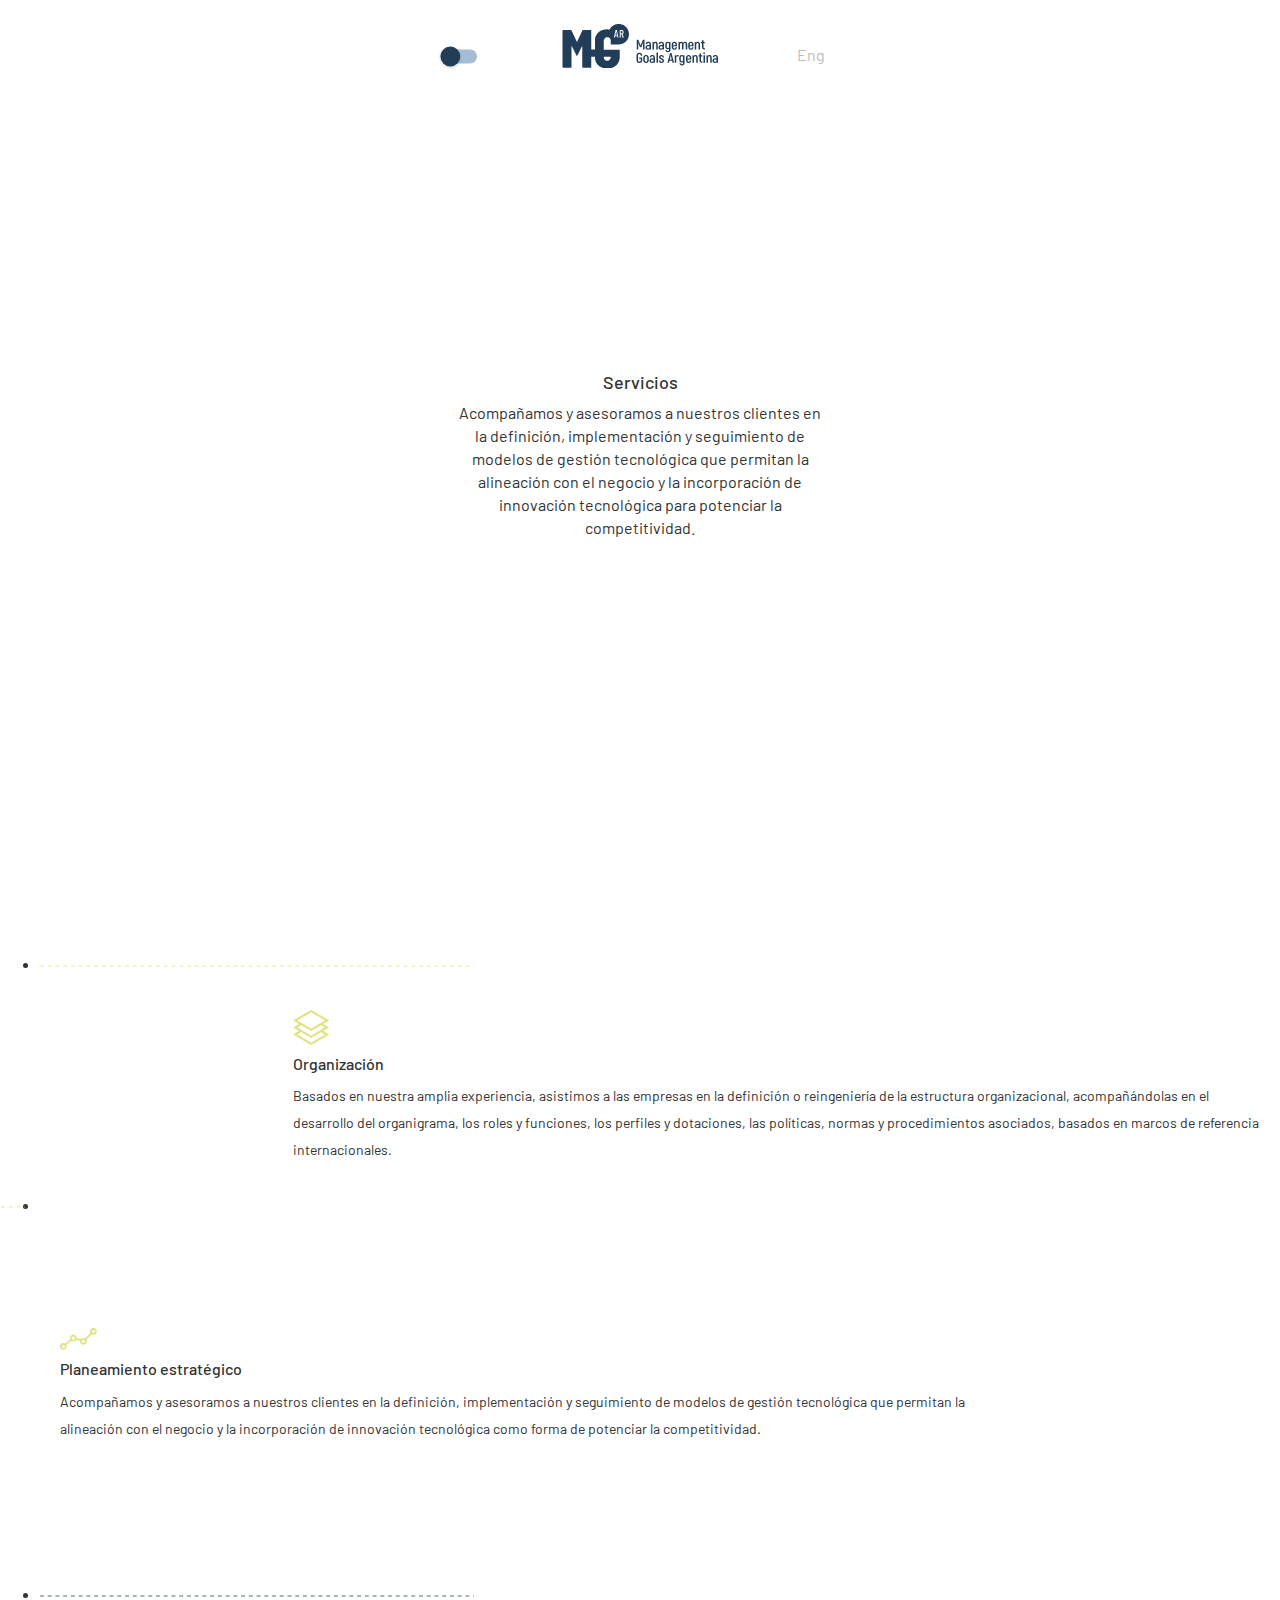
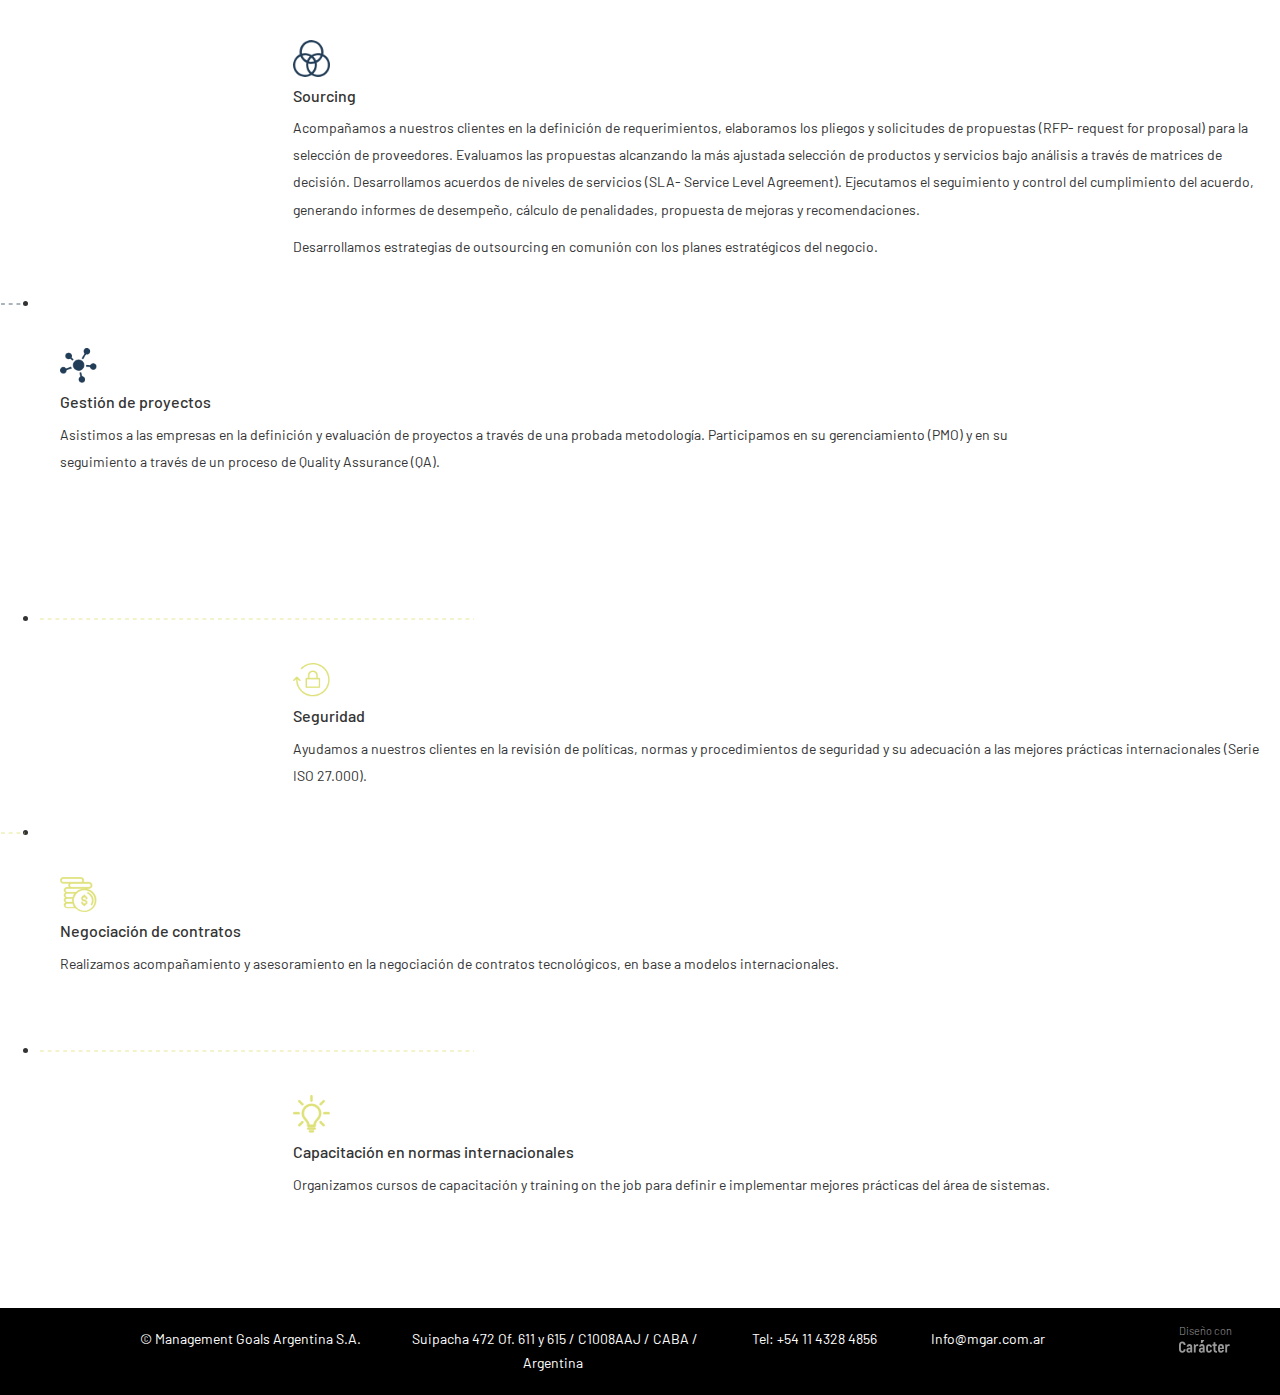
==== commit 5fa31727: "Update servicios.html" ====
--- a/servicios.html
+++ b/servicios.html
@@ -3,17 +3,23 @@
 <head>
 	<title>MGAR</title>
 
-	<!-- META TAGS  -->
-
+	<!-- META TAGS  -->	
+	<meta name="msapplication-TileColor" content="#00aba9">
+	<meta name="theme-color" content="#ffffff">
 	<meta charset="UTF-8">
 	<meta name="viewport" content="width=device-width,initial-scale=1">
-	
+	<meta http-equiv="X-UA-Compatible" content="IE=edge">
 
 	<!-- ZELDA TAGS -->
-
-		<link href="https://fonts.googleapis.com/css?family=Barlow:400,600,800" rel="stylesheet">
+	<link rel="apple-touch-icon" sizes="180x180" href="imagenes/apple-touch-icon.png">
+	<link rel="icon" type="image/png" sizes="32x32" href="imagenes/favicon-32x32.png">
+	<link rel="icon" type="image/png" sizes="16x16" href="imagenes/favicon-16x16.png">
+	<link rel="manifest" href="imagenes/site.webmanifest">
+	<link rel="mask-icon" href="imagenes/safari-pinned-tab.svg" color="#5bbad5">
+
+	<link href="https://fonts.googleapis.com/css?family=Barlow:400,600,800" rel="stylesheet">
 	<link rel="stylesheet" type="text/css" href="css/bootstrap.min.css">
-	<link rel="stylesheet" type="text/css" href="css/servicios.css">
+	<link rel="stylesheet" type="text/css" href="css/main.css">
 	<link rel="stylesheet" type="text/css" href="css/querys.css">
 	<link rel="stylesheet" href="https://use.fontawesome.com/releases/v5.1.0/css/all.css" integrity="sha384-lKuwvrZot6UHsBSfcMvOkWwlCMgc0TaWr+30HWe3a4ltaBwTZhyTEggF5tJv8tbt" crossorigin="anonymous">
 
@@ -41,18 +47,18 @@
 						<div class="modal-content ">
 							<div class="modal-header">
 								<div class="modal-logo">
-									<img class="img-responsive margin-auto" src="imagenes/mgar-logo-white.png">
+									<a href="https://caracter.github.io/mgar/"><img class="img-responsive margin-auto" src="imagenes/mgar-logo-white.png"></a>
 								</div>	
 							</div>
 							<div class="modal-body">
 								<ul class="modal-links">
-									<li><a class="inpage" class="principal-close" href="/">Principal</a></li>
+									<li><a class="inpage" class="principal-close" href="https://caracter.github.io/mgar/">Principal</a></li>
 									<hr>
-									<li><a href="/trayectoria.html">Trayectoria</a></li>
+									<li><a href="https://caracter.github.io/mgar/trayectoria.html">Trayectoria</a></li>
 									<hr>
-									<li><a href="/servicios.html">Servicios</a></li>
+									<li><a href="https://caracter.github.io/mgar/servicios.html">Servicios</a></li>
 									<hr>
-									<li><a class="inpage" id="contacto-close" href="/#contacto">Contacto</a></li>
+									<li><a class="inpage" id="contacto-close" href="https://caracter.github.io/mgar/#contacto">Contacto</a></li>
 									<hr class="hidden-xs">
 									<li><div data-dismiss="modal" id="toggle-close"><i class="fas fa-times"></i></div></li>
 								</ul>
@@ -62,7 +68,7 @@
 				</div>
 				
 				<div class="navbar-header logo-mgar">
-					<a class="navbar-brand" href="/"><img alt="Inicio" src="imagenes/mgar-logo-blue.png" class="img-responsive " ></a>
+					<a class="navbar-brand" href="https://caracter.github.io/mgar"><img alt="Inicio" src="imagenes/mgar-logo-blue.png" class="img-responsive " ></a>
 				</div>
 				<div class="english">
 					<a href="#">
@@ -230,4 +236,4 @@
 	</footer>
 
 </body>
-</html>+</html>
--- a/css/main.css
+++ b/css/main.css
@@ -0,0 +1,1030 @@
+/* FONT */
+body, p {
+	font-family: 'Barlow', sans-serif;
+}
+html, 
+body {
+    width: 100%;
+    height: 100%;
+    margin: 0;
+    padding: 0;
+   
+}
+body::-webkit-scrollbar { width: 0 !important }
+body  { -ms-overflow-style: none; }
+body { overflow: -moz-scrollbars-none; }
+/* DEFAULTS */
+.margin-auto {
+	margin:0 auto;
+}
+.vertical-position {
+	display: table;
+	text-align: center;
+}
+.max-vh {
+	height: 100vh;
+}
+.max-width {
+	width: 100%;
+}
+.vertical-position .vertical-position-center {
+	display: table-cell;
+  	vertical-align: middle;
+}
+.vertical-position .vertical-position-bottom {
+	display: table-cell;
+  	vertical-align: bottom;
+}
+/* BOOTSTRAP HACKS */
+.container-fluid {
+	padding-right: 140px;
+    padding-left: 140px;
+}
+@media (min-width: 1903px) {
+  .container {
+    width: 1350px;
+  }
+}
+.col-lg-1, .col-lg-10, .col-lg-11, 
+.col-lg-12, .col-lg-2, .col-lg-3, 
+.col-lg-4, .col-lg-5, .col-lg-6, 
+.col-lg-7, .col-lg-8, .col-lg-9, 
+.col-md-1, .col-md-10, .col-md-11, 
+.col-md-12, .col-md-2, .col-md-3, 
+.col-md-4, .col-md-5, .col-md-6, 
+.col-md-7, .col-md-8, .col-md-9, 
+.col-sm-1, .col-sm-10, .col-sm-11, 
+.col-sm-12, .col-sm-2, .col-sm-3, 
+.col-sm-4, .col-sm-5, .col-sm-6, 
+.col-sm-7, .col-sm-8, .col-sm-9, 
+.col-xs-1, .col-xs-10, .col-xs-11, 
+.col-xs-12, .col-xs-2, .col-xs-3, 
+.col-xs-4, .col-xs-5, .col-xs-6, 
+.col-xs-7, .col-xs-8, .col-xs-9 {
+	padding-right: 0px;
+    padding-left: 0px;
+}
+.navbar.mgar-nav>.container .navbar-brand, 
+.navbar.mgar-nav>.container-fluid .navbar-brand,
+.navbar.mgar-nav>.navbar-brand {
+	margin-left: 0 !important;
+}
+/* NAVBAR */
+.navbar.mgar-nav {
+	
+	min-height: 91.1px;
+}
+
+.navbar-brand {
+  transform: translateX(-50%);
+  left: 50%;
+  position: absolute;
+  height: 50.3px;
+  padding-top: 22.3px;
+  padding-bottom: 22.3px;
+}
+.navbar.mgar-nav {
+	background-color: transparent;
+}
+.navbar.mgar-nav.scrolled {
+  background-color: rgba(34, 61, 87, 1) !important;
+  transition: background-color 200ms linear;
+  box-shadow: 0 1px 6px 0 rgba(0, 0, 0, 0.16);
+}
+	/* HAMBURGUESA */
+
+.button_container {
+	position: fixed;
+	top: 34px;
+	left: 140px;
+	height: 19.6px;
+	width: 22.3px;
+	cursor: pointer;
+	z-index: 100;
+	transition: opacity 0.25s ease;
+}
+.button_container:hover {
+  opacity: 0.7;
+}
+.button_container.active .top {
+  transform: translateY(11px) translateX(0) rotate(45deg);
+  background: #fff;
+}
+.button_container.active .middle {
+  opacity: 0;
+  background: #fff;
+}
+.button_container.active .bottom {
+  transform: translateY(-8px) translateX(0) rotate(-45deg);
+  background: #fff;
+}
+.button_container span {
+	background: #FFF;
+	border: none;
+	height: 4px;
+	width: 100%;
+	position: absolute;
+	top: 0;
+	left: 0;
+	transition: all 0.35s ease;
+	cursor: pointer;
+}
+.button_container span:nth-of-type(2) {
+	top: 8px;
+}
+.button_container span:nth-of-type(3) {
+	top: 16px;
+}
+.modal-backdrop {
+	z-index: 0;
+}
+.modal.fade.in {
+	padding-right: 0px !important;
+	overflow: hidden;
+}
+.modal-dialog.modal-navbar {
+	height: 100vh;
+	width: 100%;
+	margin:0;
+	background-color: rgba(34, 61, 87, 0.99);
+
+}
+.modal-dialog.modal-navbar .modal-content {
+	height: 100vh;
+	webkit-box-shadow: none;
+    box-shadow: none;
+    border: none;
+    border-radius: 0;
+    	background-color: rgba(34, 61, 87, 0.99);
+}
+.modal-dialog.modal-navbar .modal-content .modal-header {
+	border-bottom: none;
+		background-color: rgba(34, 61, 87, 0.99);
+}
+.modal-body {
+	width: 100%;
+	height: 100%;
+}
+.modal-dialog.modal-navbar .modal-content ul.modal-links {
+	text-align: center;
+	text-decoration: none;
+	list-style-type:none;
+	color: #fff;
+	margin: 0;
+	padding: 50px 0;
+}
+.modal-dialog.modal-navbar .modal-content ul i {
+	font-size: 22px;
+}
+.modal-dialog.modal-navbar .modal-content ul.modal-links hr {
+	margin-right: 630px;
+	margin-left: 630px;
+	border-color:#dee179;
+}
+.modal-dialog.modal-navbar .modal-content ul.modal-links li {
+	padding-top: 35px;
+	padding-bottom: 35px;
+}
+.modal-dialog.modal-navbar .modal-content ul.modal-links li a {
+	text-decoration: none;
+	color:#fff;
+	font-size: 22px;
+}
+.modal-navbar .modal-logo {
+	width: 100%;
+	margin: 0 auto;
+	padding-top: 94px;
+}
+#toggle-close {
+	cursor: pointer;
+}
+#toggle-close {
+  padding-top: 20px;
+}
+.english {
+	position: absolute;
+    right: 140px;
+    top: 41.7px;
+    
+}
+.english img {
+	display: inline;
+	padding-right: 3px;
+}
+.english a:hover {
+  text-decoration: none;
+}
+.english p {
+	font-size: 1em;
+	font-weight: normal;
+	font-style: normal;
+	font-stretch: condensed;
+	line-height: 1.19;
+	color: #bebebe;
+	display: inline;
+}
+/* PORTADA */
+.carousel-fade .carousel-inner .item {
+  transition-property: opacity;
+}
+.carousel-fade .carousel-inner .item,
+.carousel-fade .carousel-inner .active.left,
+.carousel-fade .carousel-inner .active.right {
+  opacity: 0;
+}
+.carousel-fade .carousel-inner .active,
+.carousel-fade .carousel-inner .next.left,
+.carousel-fade .carousel-inner .prev.right {
+  opacity: 1;
+}
+.carousel-fade .carousel-inner .next,
+.carousel-fade .carousel-inner .prev,
+.carousel-fade .carousel-inner .active.left,
+.carousel-fade .carousel-inner .active.right {
+  left: 0;
+  transform: translate3d(0, 0, 0);
+}
+.carousel-fade .carousel-control {
+  z-index: 2;
+}
+
+.carousel-fade.carousel,
+.carousel-fade .carousel-inner,
+.carousel-fade .carousel-inner .item {
+  height: 100vh;
+}
+.carousel-fade .item.carousel-servicios {
+  background-image: url(../imagenes/portada-1.png);
+}
+.carousel-fade .item.carousel-trayectoria {
+  background-image: url(../imagenes/portada-2.png);
+  background-position: bottom;
+}
+
+.carousel-fade .item-inner h3 {
+	text-shadow: 2px 3px 6px rgba(0, 0, 0, 0.16);
+	font-size: 1.5em;
+	font-weight: 600;
+	line-height: 1.21;
+	letter-spacing: 0.6px;
+	color: #fff;
+	margin-bottom: 24px;
+}
+.carousel-fade .item-inner p {
+	text-shadow: 0 3px 6px rgba(0, 0, 0, 0.16);
+	font-size: 1.25em;
+	color: #fff;
+	line-height: 1.2;
+	letter-spacing: normal;
+	margin-bottom: 38px; 
+}
+
+.carousel-fade .item-inner a.btn {
+	background-color: transparent;
+	color: #fff;
+	border: #dee179 2px solid;
+	box-shadow: 0 3px 6px 0 rgba(0, 0, 0, 0.16);
+	border-radius: 35px;
+	padding: 14px 55px;
+	font-size: 1em;
+	font-weight: 600;
+}
+.carousel-fade .item-inner a.btn:hover {
+	background-color: #dee179;
+	color:#223d57;
+}
+.carousel-fade .carousel-indicators {
+	left: 50px;
+}
+.go-down {
+	position: absolute;
+	bottom: 31.3px;
+	left: 50%;
+	z-index: 50;
+}
+.go-down a {
+	color: #fff;
+	font-size: 1.625em;
+}
+/* TRAYECTORIA Y SERVICIOS */
+				/* TRAYECTORIA */
+.main {
+	background-color: #fff;
+	background-image: url(../imagenes/background-tys.png);
+	background-position: top left;
+	background-attachment: fixed;
+}
+.trayectoria-servicios {
+	padding-bottom: 7.5em;
+	padding-top: 80px;
+	
+}				
+.trayectoria-servicios .trayectoria h3 {
+	font-size: 1.25em;
+	font-weight: bold;
+	line-height: 1.5;
+	color: #223d57;
+	text-align: center;
+	
+}
+.trayectoria-servicios .trayectoria p {
+	font-size: 1.125em;
+	font-weight: 500;
+	line-height: 1.67;
+	color: #596067;
+	text-align: center;
+	margin-top: 30px;
+	margin-bottom: 81px;
+}
+
+.trayectoria-servicios .tarjetas .tarjetas-inner {
+	margin-left: 26.5px;
+	margin-right: 26.5px;
+	box-shadow: 2px 6px 12px 0 rgba(0, 0, 0, 0.16);
+	border-radius: 28px;
+	border-radius: 28px;
+	height: 320px;
+	background-color: #fff;
+	opacity: 0;
+	-moz-transform: scale(0);
+    -webkit-transform: scale(0);
+    -o-transform: scale(0);
+    -ms-transform: scale(0);
+    transform: scale(0);
+}
+
+.trayectoria-servicios .tarjetas .tarjetas-inner.visible {
+	opacity: 1;
+    -moz-transform: scale(1);
+    -webkit-transform: scale(1);
+    -o-transform: scale(1);
+    -ms-transform: scale(1);
+    transform: scale(1);
+}
+.img-tarjetas {
+	padding: 85px 0 36px;
+}
+.trayectoria-servicios .tarjetas h3 {
+	font-size: 1.125em;
+	font-weight: bold;
+	line-height: 1.67;
+	color: #223d57;
+	text-align: center;
+	margin-top:0px;
+
+}
+.trayectoria-servicios .tarjetas p {
+	font-size: 1em;
+	line-height: 1.25;
+	color: #223d57;
+	text-align: center;
+	margin:0;
+	padding-right: 30px;
+	padding-left: 30px;
+}
+.trayectoria-btn {
+	width: 100%;
+}
+.trayectoria-btn a.btn {
+	background-color: transparent;
+	color: #223d57;
+	border: #dee179 2px solid;
+	box-shadow: 0 3px 6px 0 rgba(0, 0, 0, 0.16);
+	border-radius: 35px;
+	padding: 14px 55px;
+	font-size: 1em;
+	font-weight: 600;
+	margin-top: 81.2px;
+}
+.trayectoria-btn a.btn:hover {
+	background-color: #223d57;
+	color: #fff;
+	border: #223d57 2px solid;
+}
+				/* SERVICIOS */
+.trayectoria-servicios .servicios {
+	padding-right: 129px;
+	padding-left: 129px;
+	margin-top: 80px;
+	overflow: auto;
+	opacity: 0;
+	
+}
+.trayectoria-servicios .servicios.visible {
+	opacity: 1;
+    
+}
+.trayectoria-servicios .servicios .col-md-7 {
+	margin-left: -1px;
+}
+.trayectoria-servicios .servicios .col-md-5 {
+	margin-left: 1px;
+}
+.trayectoria-servicios .servicios .servicios-inner {
+	box-shadow: 0 3px 6px 0 rgba(0, 0, 0, 0.16);
+  	background-image: linear-gradient(141deg, rgba(34, 61, 87, 0.99), #3c5974);
+	border-top-left-radius: 12px;
+	color: #fff;
+	text-align: center;
+	height: 626px;
+}
+.trayectoria-servicios .servicios .servicios-inner h3 {
+	margin-bottom: 35px;
+	font-weight: 600;
+}
+.trayectoria-servicios .servicios .servicios-inner p {
+	padding-right: 92.5px;
+	padding-left: 92.5px;
+	margin-bottom: 42px;
+	font-size: 1.125em;
+	font-weight: normal;
+	font-style: normal;
+	font-stretch: normal;
+	line-height: 1.61;
+}
+.trayectoria-servicios .servicios .servicios-img {
+	background-image: url(../imagenes/servicios-2.png);
+	height: 626px;
+    background-position: center;
+    background-size: cover;
+}
+.trayectoria-servicios .servicios .servicios-inner a.btn {
+	background-color: transparent;
+	color: #fff;
+	border: #dee179 2px solid;
+	box-shadow: 0 3px 6px 0 rgba(0, 0, 0, 0.16);
+	border-radius: 35px;
+	padding: 14px 55px;
+	font-size: 1em;
+	font-weight: 600;	
+}
+.trayectoria-servicios .servicios .servicios-inner a.btn:hover {
+	background-color: #dee179;
+	color:#223d57;	
+}
+
+/* EXPERIENCIA */
+
+.experiencia {
+	opacity: 0;
+    padding-bottom: 131px;
+}
+.experiencia.visible {
+	opacity: 1;
+}
+
+
+.experiencia h3 {
+	text-align: center;
+	margin-right: 541px;
+	margin-left: 541px;
+	text-align: center;
+	padding: 24px 53px;
+	border: 2px solid #223d57;
+	border-radius: 13px;
+	font-size: 22px;
+	font-weight: bold;
+	line-height: 1.36;
+	color: #223d57;
+}
+.experiencia p {
+	font-size: 1.125em;
+	font-weight: 500;
+	line-height: 1.22;
+	color: #505050;
+	text-align: center;
+	margin-top: 47px; 
+}
+/* MULTICAROUSEL */
+.carousel-showsixmoveone {
+	margin-top: 118px;
+	
+}
+.carousel-showsixmoveone a {
+	cursor: default;
+}
+.carousel-showsixmoveone .carousel-control {
+  width: 4%;
+  background-image: none;
+}
+.carousel-showsixmoveone .carousel-control.left {
+  margin-left: 15px;
+}
+.carousel-showsixmoveone .carousel-control.right {
+  margin-right: 15px;
+}
+.carousel-showsixmoveone .cloneditem-1,
+.carousel-showsixmoveone .cloneditem-2,
+.carousel-showsixmoveone .cloneditem-3,
+.carousel-showsixmoveone .cloneditem-4,
+.carousel-showsixmoveone .cloneditem-5 {
+  display: none;
+}
+@media all and (max-width: 480px) {
+  .carousel-showsixmoveone .carousel-inner > .active.left,
+  .carousel-showsixmoveone .carousel-inner > .prev {
+    left: -50%;
+  }
+  .carousel-showsixmoveone .carousel-inner > .active.right,
+  .carousel-showsixmoveone .carousel-inner > .next {
+    left: 50%;
+  }
+  .carousel-showsixmoveone .carousel-inner > .left,
+  .carousel-showsixmoveone .carousel-inner > .prev.right,
+  .carousel-showsixmoveone .carousel-inner > .active {
+    left: 0;
+  }
+  .carousel-showsixmoveone .carousel-inner .cloneditem-1 {
+    display: block;
+  }
+}
+@media all and (max-width: 480px) and (transform-3d), all and (max-width: 480px) and (-webkit-transform-3d) {
+  .carousel-showsixmoveone .carousel-inner > .item.active.right,
+  .carousel-showsixmoveone .carousel-inner > .item.next {
+    transform: translate3d(50%, 0, 0);
+    left: 0;
+  }
+  .carousel-showsixmoveone .carousel-inner > .item.active.left,
+  .carousel-showsixmoveone .carousel-inner > .item.prev {
+    transform: translate3d(-50%, 0, 0);
+    left: 0;
+  }
+  .carousel-showsixmoveone .carousel-inner > .item.left,
+  .carousel-showsixmoveone .carousel-inner > .item.prev.right,
+  .carousel-showsixmoveone .carousel-inner > .item.active {
+    transform: translate3d(0, 0, 0);
+    left: 0;
+  }
+}
+@media all and (min-width: 768px) {
+  .carousel-showsixmoveone .carousel-inner > .active.left,
+  .carousel-showsixmoveone .carousel-inner > .prev {
+    left: -33.333%;
+  }
+  .carousel-showsixmoveone .carousel-inner > .active.right,
+  .carousel-showsixmoveone .carousel-inner > .next {
+    left: 33.333%;
+  }
+  .carousel-showsixmoveone .carousel-inner > .left,
+  .carousel-showsixmoveone .carousel-inner > .prev.right,
+  .carousel-showsixmoveone .carousel-inner > .active {
+    left: 0;
+  }
+  .carousel-showsixmoveone .carousel-inner .cloneditem-1,
+  .carousel-showsixmoveone .carousel-inner .cloneditem-2 {
+    display: block;
+  }
+}
+@media all and (min-width: 768px) and (transform-3d), all and (min-width: 768px) and (-webkit-transform-3d) {
+  .carousel-showsixmoveone .carousel-inner > .item.active.right,
+  .carousel-showsixmoveone .carousel-inner > .item.next {
+    transform: translate3d(33.333%, 0, 0);
+    left: 0;
+  }
+  .carousel-showsixmoveone .carousel-inner > .item.active.left,
+  .carousel-showsixmoveone .carousel-inner > .item.prev {
+    transform: translate3d(-33.333%, 0, 0);
+    left: 0;
+  }
+  .carousel-showsixmoveone .carousel-inner > .item.left,
+  .carousel-showsixmoveone .carousel-inner > .item.prev.right,
+  .carousel-showsixmoveone .carousel-inner > .item.active {
+    transform: translate3d(0, 0, 0);
+    left: 0;
+  }
+}
+@media all and (min-width: 992px) {
+  .carousel-showsixmoveone .carousel-inner > .active.left,
+  .carousel-showsixmoveone .carousel-inner > .prev {
+    left: -16.666%;
+  }
+  .carousel-showsixmoveone .carousel-inner > .active.right,
+  .carousel-showsixmoveone .carousel-inner > .next {
+    left: 16.666%;
+  }
+  .carousel-showsixmoveone .carousel-inner > .left,
+  .carousel-showsixmoveone .carousel-inner > .prev.right,
+  .carousel-showsixmoveone .carousel-inner > .active {
+    left: 0;
+  }
+  .carousel-showsixmoveone .carousel-inner .cloneditem-3,
+  .carousel-showsixmoveone .carousel-inner .cloneditem-4,
+  .carousel-showsixmoveone .carousel-inner .cloneditem-5 {
+    display: block;
+  }
+}
+@media all and (min-width: 992px) and (transform-3d), all and (min-width: 992px) and (-webkit-transform-3d) {
+  .carousel-showsixmoveone .carousel-inner > .item.active.right,
+  .carousel-showsixmoveone .carousel-inner > .item.next {
+    transform: translate3d(16.666%, 0, 0);
+    left: 0;
+  }
+  .carousel-showsixmoveone .carousel-inner > .item.active.left,
+  .carousel-showsixmoveone .carousel-inner > .item.prev {
+    transform: translate3d(-16.666%, 0, 0);
+    left: 0;
+  }
+  .carousel-showsixmoveone .carousel-inner > .item.left,
+  .carousel-showsixmoveone .carousel-inner > .item.prev.right,
+  .carousel-showsixmoveone .carousel-inner > .item.active {
+    transform: translate3d(0, 0, 0);
+    left: 0;
+  }
+}
+/* FORMULARIO */
+.seccion-formulario {
+	background-color: #223d57;
+	padding-top: 119px;
+	padding-bottom: 111.3px;
+	text-align: center;
+}
+.seccion-formulario a.btn {
+	background-color: #dee179;
+	color: #223d57;
+	font-size: 1.125em;
+	font-weight: 600;
+	line-height: 1.22;
+	text-align: center;
+	padding: 10px 62px;
+	clear: both;
+	border-radius: 35px;
+	margin-bottom: 120px;
+	border: #dee179 2px solid;
+	cursor: default;
+}
+.formulario {
+	padding-right: 554px;
+	padding-left: 554px;
+
+}
+.formulario .form-nombre {
+	padding-right: 8px;
+}
+.formulario .form-email {
+	padding-left: 8px;
+}
+.formulario .form-email label,
+.formulario .form-nombre label {
+	font-size: 14px;
+	line-height: 1.29;
+	color: #cfcfcf;
+	padding-top: 7px;
+}
+.formulario .form-email .form-control,
+.formulario .form-nombre .form-control {
+	background-color: #223d57;
+	border-top: 0px;
+	border-left: 0px;
+	border-right: 0px;
+	border-radius: 0;
+	-webkit-box-shadow: none;
+    box-shadow:none;
+    color: #fff;
+	border-bottom: 1px solid #fff; 
+	text-align: center;
+}
+.formulario .form-email,
+.formulario .form-nombre {
+	margin-bottom: 59px;
+}
+.formulario .form-control {
+	background-color: #223d57;
+}
+.form-group {
+	margin-bottom: 33.2px;
+}
+.formulario .form-group textarea.form-control {
+	border-radius: 10px;
+	margin-top: 59px;
+	color: #fff;
+}
+.formulario button.btn {
+	font-size: 1em;
+	line-height: 1.88;
+	color: #ffffff;
+	background-color: transparent;
+	border-radius: 35px;
+	font-weight: 600;
+	padding: 6px 42px;
+	margin-top: 15px;
+	border: 2px solid #dee179;
+}
+.formulario button.btn:hover {
+	background-color: #dee179;
+	color:#223d57;
+}
+.form-control:focus {
+	background-color: #223d57;
+	border-top: none;
+	border-left: none;
+	border-right: none;
+	border-radius: 0; 
+	border-color: #fff;
+	webkit-box-shadow: none ; 
+    box-shadow: none; 
+}
+textarea.form-control:focus {
+	border-radius: 10px;
+	border: 1px solid #ccc;
+}
+input.form-control:-webkit-autofill,
+input.form-control:-webkit-autofill:hover, 
+input.form-control:-webkit-autofill:focus
+textarea.form-control:-webkit-autofill,
+textarea.form-control:-webkit-autofill:hover
+textarea.form-control:-webkit-autofill:focus,
+select.form-control:-webkit-autofill,
+select.form-control:-webkit-autofill:hover,
+select.form-control:-webkit-autofill:focus {
+	background-color: #223d57 !important;
+	color: #fff !important;
+}
+
+/* MAPA */
+
+.mapa iframe {
+	width: 100%;
+	height:419px;
+	margin-bottom: -5px;
+}
+/* FOOTER */
+
+footer {
+	background-color: #000;
+	position: relative;
+	clear: both;
+	overflow: overlay;
+}
+footer .footer-inner  {
+    padding-right: 386px;
+    padding-left: 386px;
+	background-color: #000;
+	overflow: overlay;
+}
+footer .footer-inner p {
+	display: inline-block;
+	color: #fff;
+	font-size: 14px;
+	line-height: 1.71;
+	padding: 18.7px 12px 10px;
+	text-align: center;
+}
+footer .footer-inner p i {
+	padding-right: 3px;
+}
+footer .caracter {
+	position: absolute;
+	top: 17px;
+	right: 48.5px;
+}
+footer .caracter p {
+	font-size: 11px;
+	font-weight: 300;
+	line-height: 1.18;
+	color: #9a9a9a;
+	margin-bottom: -4px;
+}
+
+.delay-tresms {
+	moz-transition: all 300ms ease-in-out;
+    -webkit-transition: all 300ms ease-in-out;
+    -o-transition: all 300ms ease-in-out;
+    transition: all 300ms ease-in-out;	
+}
+.delay-seisms {
+	moz-transition: all 600ms ease-in-out;
+    -webkit-transition: all 600ms ease-in-out;
+    -o-transition: all 600ms ease-in-out;
+    transition: all 600ms ease-in-out;	
+}
+.delay-nuevems {
+	moz-transition: all 900ms ease-in-out;
+    -webkit-transition: all 900ms ease-in-out;
+    -o-transition: all 900ms ease-in-out;
+    transition: all 900ms ease-in-out;	
+}
+.delay-docems {
+	moz-transition: all 1200ms ease-in-out;
+    -webkit-transition: all 1200ms ease-in-out;
+    -o-transition: all 1200ms ease-in-out;
+    transition: all 1200ms ease-in-out;	
+}
+.delay-catorce {
+	moz-transition: all 1400ms ease-in-out;
+    -webkit-transition: all 1400ms ease-in-out;
+    -o-transition: all 1400ms ease-in-out;
+    transition: all 1400ms ease-in-out;	
+}
+.delay-quincems {
+	moz-transition: all 1500ms ease-in-out;
+    -webkit-transition: all 1500ms ease-in-out;
+    -o-transition: all 1500ms ease-in-out;
+    transition: all 1500ms ease-in-out;	
+}
+.delay-delay {
+	transition-delay: 200ms;
+}
+
+/* SCROLL DOWN MOUSE ANIMATION */
+
+.mouse {
+  background: #4e5559 linear-gradient(transparent 0%, transparent 50%, #fff 50%, #fff 100%);
+  position: relative;
+width: 26px;
+    height: 38px;
+  border-radius: 100px;
+  background-size: 100% 200%;
+  animation: colorSlide 6s linear infinite, nudgeMouse 6s ease-out infinite;
+}
+.mouse:before, .mouse:after {
+  content: "";
+  position: absolute;
+  top: 0;
+  right: 0;
+  bottom: 0;
+  left: 0;
+  margin: auto;
+}
+.mouse:before {
+ width: 22px;
+    height: 33px;
+  background-color: rgba(34, 61, 87, 1);
+  border-radius: 100px;
+}
+.mouse:after {
+  background-color: #fff;
+  width: 5px;
+  height: 5px;
+  border-radius: 100%;
+  animation: trackBallSlide 6s linear infinite;
+}
+@keyframes colorSlide {
+  0% {
+    background-position: 0% 100%;
+  }
+  20% {
+    background-position: 0% 0%;
+  }
+  21% {
+    background-color: #4e5559;
+  }
+  29.99% {
+    background-color: #fff;
+    background-position: 0% 0%;
+  }
+  30% {
+    background-color: #4e5559;
+    background-position: 0% 100%;
+  }
+  50% {
+    background-position: 0% 0%;
+  }
+  51% {
+    background-color: #4e5559;
+  }
+  59% {
+    background-color: #fff;
+    background-position: 0% 0%;
+  }
+  60% {
+    background-color: #4e5559;
+    background-position: 0% 100%;
+  }
+  80% {
+    background-position: 0% 0%;
+  }
+  81% {
+    background-color: #4e5559;
+  }
+  90%, 100% {
+    background-color: #fff;
+  }
+}
+@keyframes trackBallSlide {
+  0% {
+    opacity: 1;
+    transform: scale(1) translateY(-10px);
+  }
+  6% {
+    opacity: 1;
+    transform: scale(0.9) translateY(5px);
+  }
+  14% {
+    opacity: 0;
+    transform: scale(0.4) translateY(35px);
+  }
+  15%, 19% {
+    opacity: 0;
+    transform: scale(0.4) translateY(-10px);
+  }
+  28%, 29.99% {
+    opacity: 1;
+    transform: scale(1) translateY(-10px);
+  }
+  30% {
+    opacity: 1;
+    transform: scale(1) translateY(-10px);
+  }
+  36% {
+    opacity: 1;
+    transform: scale(0.9) translateY(5px);
+  }
+  44% {
+    opacity: 0;
+    transform: scale(0.4) translateY(35px);
+  }
+  45%, 49% {
+    opacity: 0;
+    transform: scale(0.4) translateY(-10px);
+  }
+  58%, 59.99% {
+    opacity: 1;
+    transform: scale(1) translateY(-10px);
+  }
+  60% {
+    opacity: 1;
+    transform: scale(1) translateY(-10px);
+  }
+  66% {
+    opacity: 1;
+    transform: scale(0.9) translateY(5px);
+  }
+  74% {
+    opacity: 0;
+    transform: scale(0.4) translateY(35px);
+  }
+  75%, 79% {
+    opacity: 0;
+    transform: scale(0.4) translateY(-10px);
+  }
+  88%, 100% {
+    opacity: 1;
+    transform: scale(1) translateY(-10px);
+  }
+}
+@keyframes nudgeMouse {
+  0% {
+    transform: translateY(0);
+  }
+  20% {
+    transform: translateY(8px);
+  }
+  30% {
+    transform: translateY(0);
+  }
+  50% {
+    transform: translateY(8px);
+  }
+  60% {
+    transform: translateY(0);
+  }
+  80% {
+    transform: translateY(8px);
+  }
+  90% {
+    transform: translateY(0);
+  }
+}
+@keyframes nudgeText {
+  0% {
+    transform: translateY(0);
+  }
+  20% {
+    transform: translateY(2px);
+  }
+  30% {
+    transform: translateY(0);
+  }
+  50% {
+    transform: translateY(2px);
+  }
+  60% {
+    transform: translateY(0);
+  }
+  80% {
+    transform: translateY(2px);
+  }
+  90% {
+    transform: translateY(0);
+  }
+}
+@keyframes colorText {
+  21% {
+    color: #4e5559;
+  }
+  30% {
+    color: #fff;
+  }
+  51% {
+    color: #4e5559;
+  }
+  60% {
+    color: #fff;
+  }
+  81% {
+    color: #4e5559;
+  }
+  90% {
+    color: #fff;
+  }
+}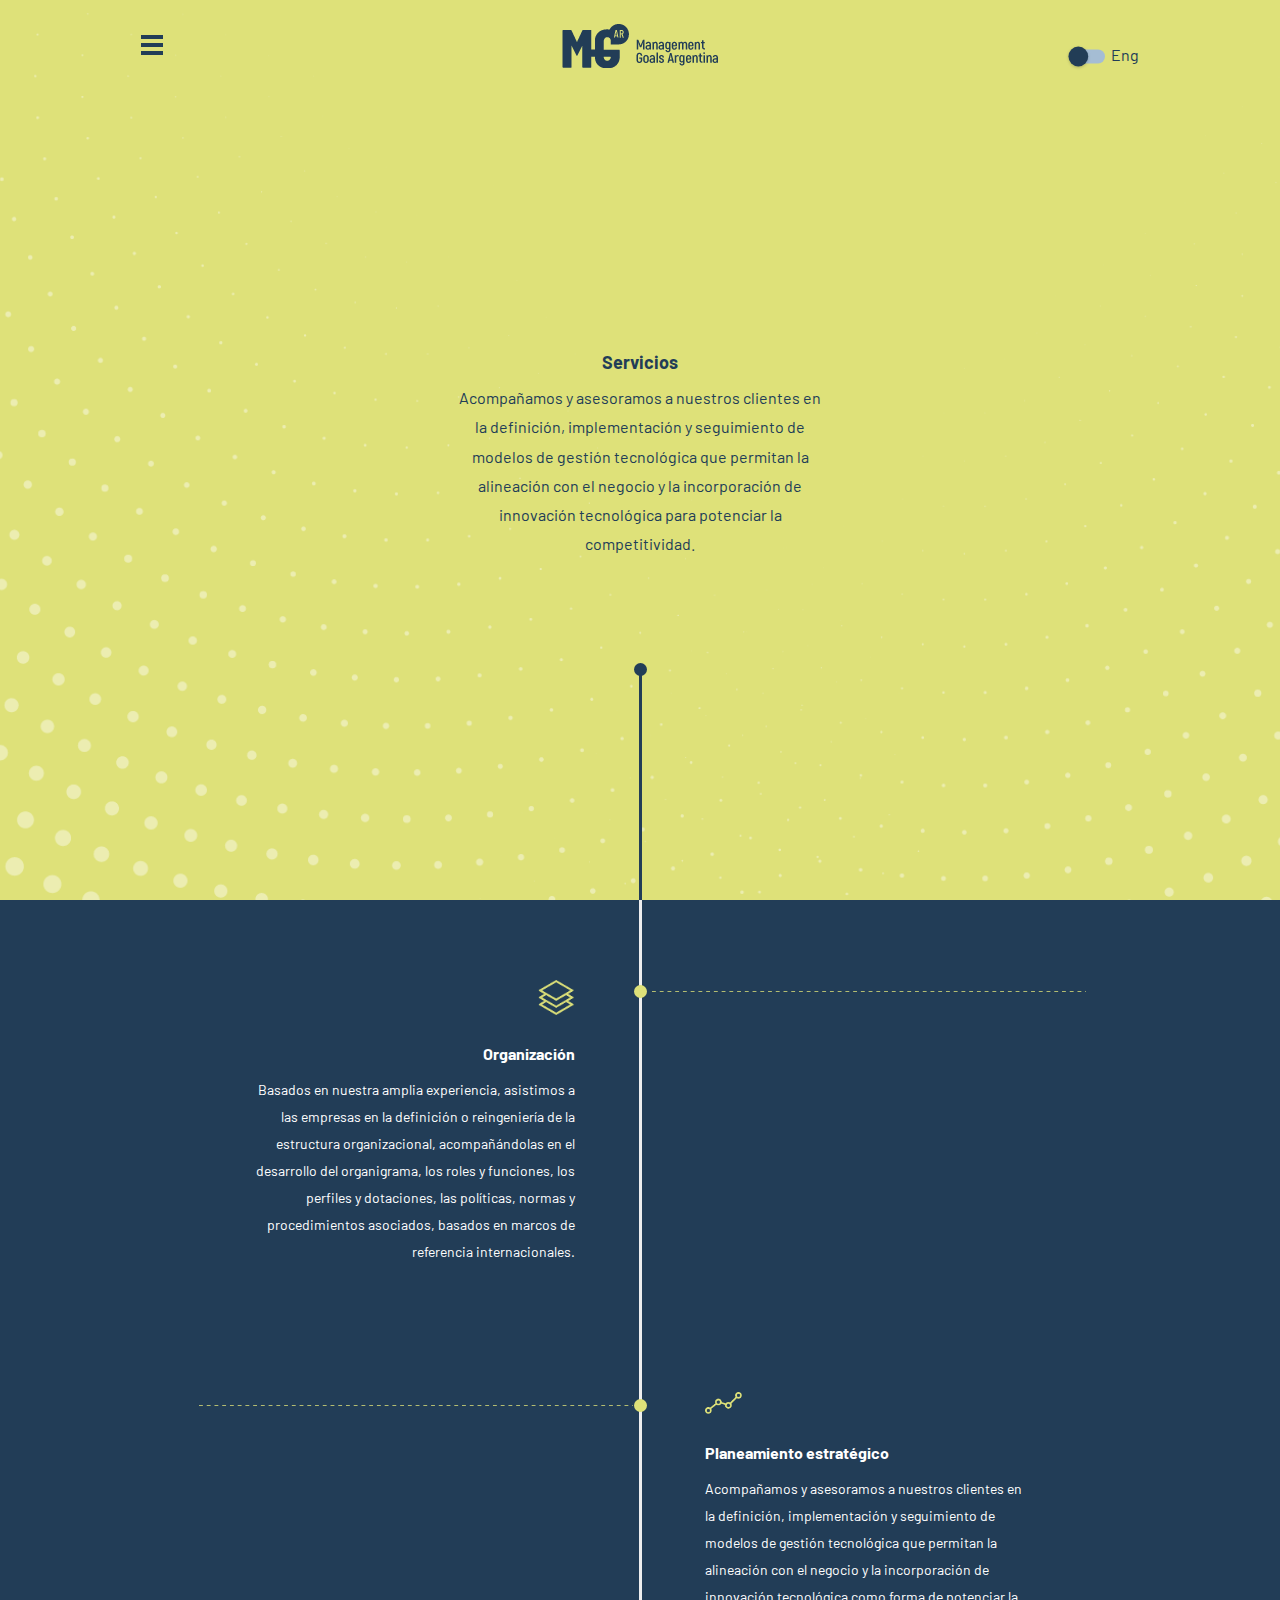
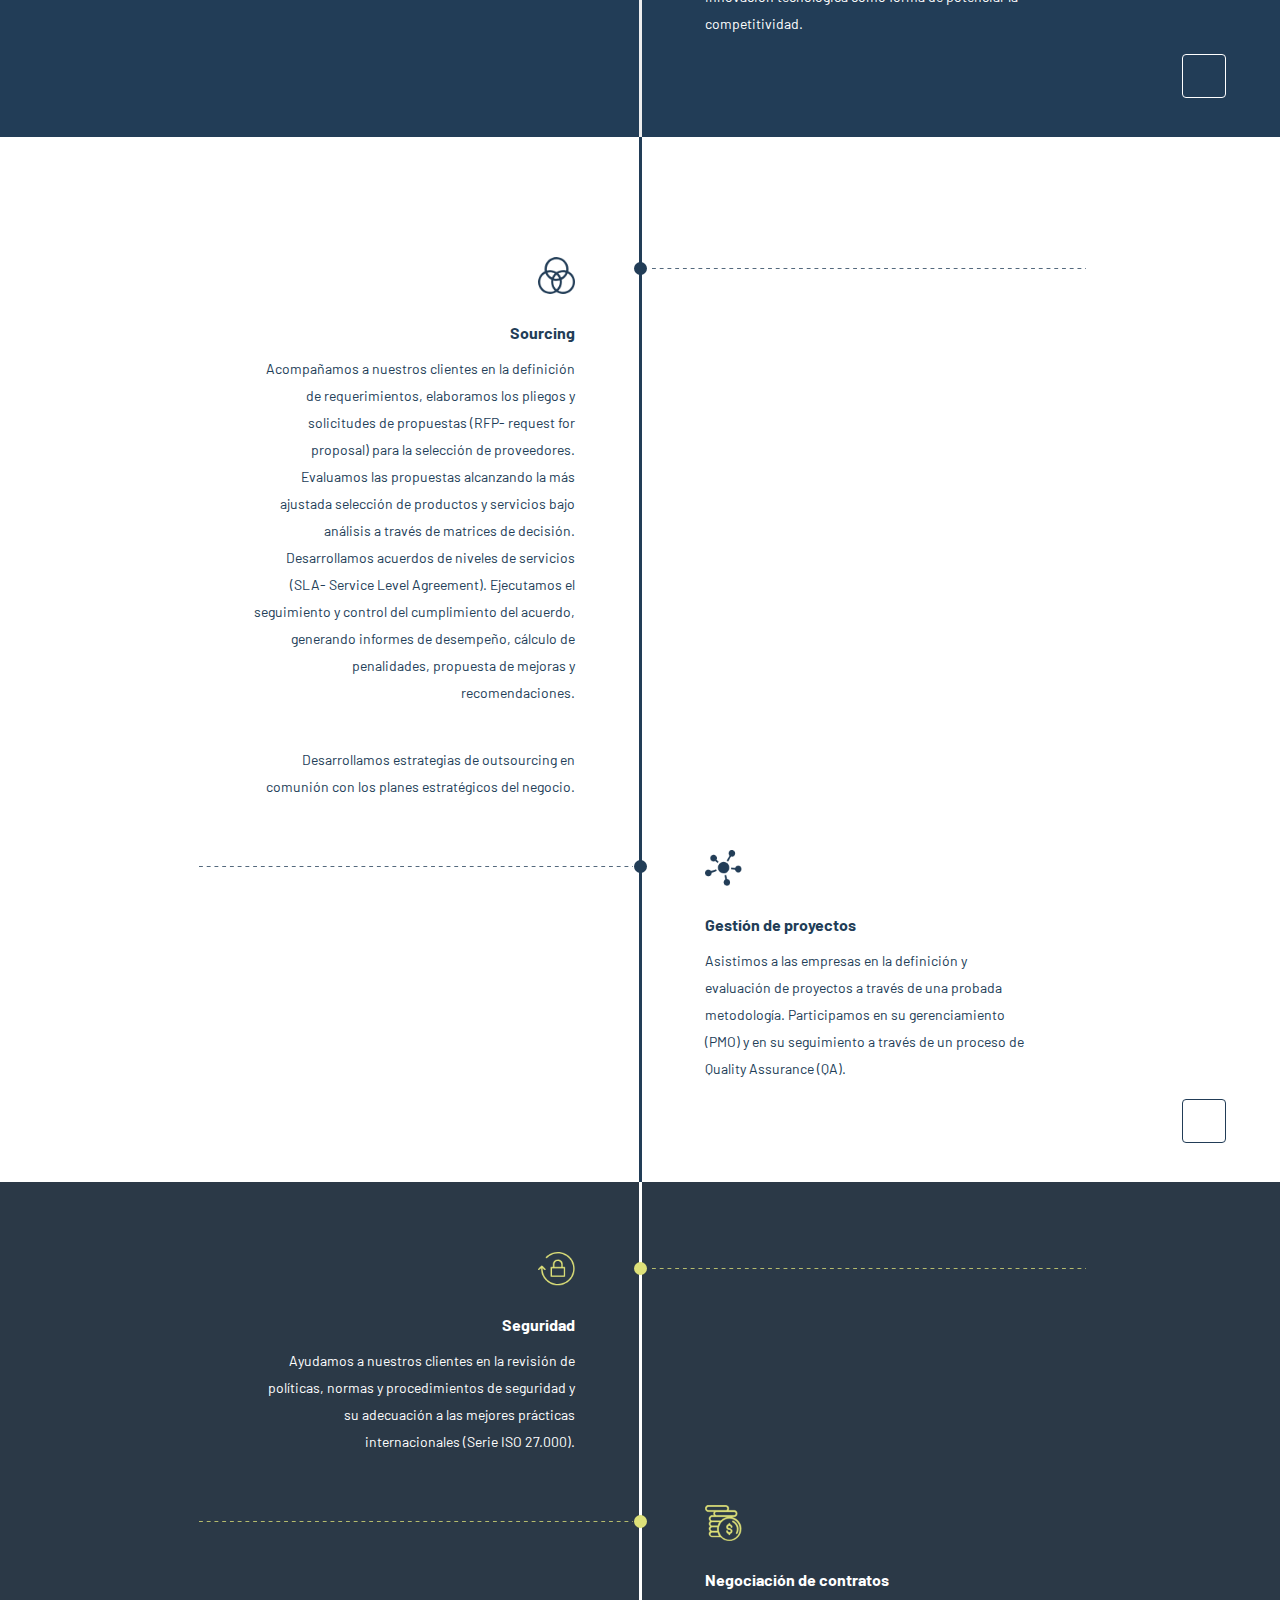
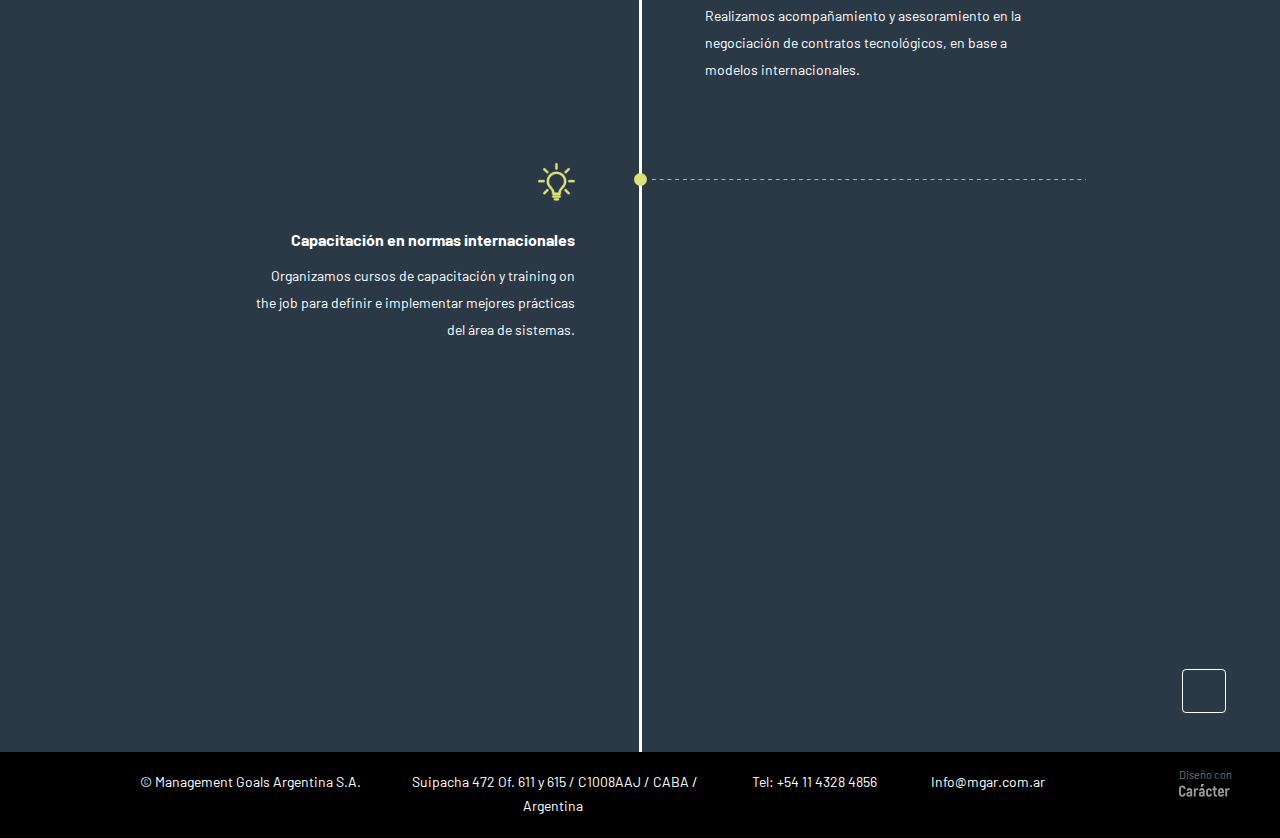
==== commit 910ce6ff: "Update servicios.html" ====
--- a/servicios.html
+++ b/servicios.html
@@ -19,7 +19,7 @@
 
 	<link href="https://fonts.googleapis.com/css?family=Barlow:400,600,800" rel="stylesheet">
 	<link rel="stylesheet" type="text/css" href="css/bootstrap.min.css">
-	<link rel="stylesheet" type="text/css" href="css/main.css">
+	<link rel="stylesheet" type="text/css" href="css/servicios.css">
 	<link rel="stylesheet" type="text/css" href="css/querys.css">
 	<link rel="stylesheet" href="https://use.fontawesome.com/releases/v5.1.0/css/all.css" integrity="sha384-lKuwvrZot6UHsBSfcMvOkWwlCMgc0TaWr+30HWe3a4ltaBwTZhyTEggF5tJv8tbt" crossorigin="anonymous">
 
--- a/css/servicios.css
+++ b/css/servicios.css
@@ -0,0 +1,657 @@
+/* FONT */
+body, p {
+  font-family: 'Barlow', sans-serif;
+}
+html, 
+body {
+  width: 100%;
+  height: 100%;
+  margin: 0;
+  padding: 0;
+}
+body::-webkit-scrollbar { width: 0 !important }
+body  { -ms-overflow-style: none; }
+body { overflow: -moz-scrollbars-none; }
+/* DEFAULTS */
+.margin-auto {
+  margin:0 auto;
+}
+.vertical-position {
+  display: table;
+  text-align: center;
+}
+.max-vh {
+  height: 100vh;
+}
+.max-width {
+  width: 100%;
+}
+.vertical-position .vertical-position-center {
+  display: table-cell;
+  vertical-align: middle;
+}
+.vertical-position .vertical-position-bottom {
+  display: table-cell;
+    vertical-align: bottom;
+}
+.img-left {
+  float: left;
+}
+.img-right {
+  float: right;
+}
+.clear-both {
+  clear: both;
+}
+
+/* BOOTSTRAP HACKS */
+.container-fluid {
+  padding-right: 140px;
+    padding-left: 140px;
+}
+@media (min-width: 1903px) {
+  .container {
+    width: 1350px;
+  }
+}
+.col-lg-1, .col-lg-10, .col-lg-11, 
+.col-lg-12, .col-lg-2, .col-lg-3, 
+.col-lg-4, .col-lg-5, .col-lg-6, 
+.col-lg-7, .col-lg-8, .col-lg-9, 
+.col-md-1, .col-md-10, .col-md-11, 
+.col-md-12, .col-md-2, .col-md-3, 
+.col-md-4, .col-md-5, .col-md-6, 
+.col-md-7, .col-md-8, .col-md-9, 
+.col-sm-1, .col-sm-10, .col-sm-11, 
+.col-sm-12, .col-sm-2, .col-sm-3, 
+.col-sm-4, .col-sm-5, .col-sm-6, 
+.col-sm-7, .col-sm-8, .col-sm-9, 
+.col-xs-1, .col-xs-10, .col-xs-11, 
+.col-xs-12, .col-xs-2, .col-xs-3, 
+.col-xs-4, .col-xs-5, .col-xs-6, 
+.col-xs-7, .col-xs-8, .col-xs-9 {
+  padding-right: 0px;
+    padding-left: 0px;
+}
+.navbar.mgar-nav>.container .navbar-brand, 
+.navbar.mgar-nav>.container-fluid .navbar-brand,
+.navbar.mgar-nav>.navbar-brand {
+  margin-left: 0 !important;
+}
+/* NAVBAR */
+.navbar.mgar-nav {
+  
+  min-height: 91.1px;
+}
+
+.navbar-brand {
+  transform: translateX(-50%);
+  left: 50%;
+  position: absolute;
+  height: 50.3px;
+  padding-top: 22.3px;
+  padding-bottom: 22.3px;
+}
+.navbar.mgar-nav {
+  background-color: transparent;
+}/*
+.navbar.mgar-nav.scrolled {
+  background-color: rgba(34, 61, 87, 0.99) !important;
+  transition: background-color 200ms linear;
+}*/
+  /* HAMBURGUESA */
+
+.button_container {
+  position: absolute;
+  top: 34px;
+  left: 140px;
+  height: 19.6px;
+  width: 22.3px;
+  cursor: pointer;
+  z-index: 100;
+  transition: opacity 0.25s ease;
+}
+.button_container:hover {
+  opacity: 0.7;
+}
+.button_container.active .top {
+  transform: translateY(11px) translateX(0) rotate(45deg);
+  background: #fff;
+}
+.button_container.active .middle {
+  opacity: 0;
+  background: #fff;
+}
+.button_container.active .bottom {
+  transform: translateY(-8px) translateX(0) rotate(-45deg);
+  background: #fff;
+}
+.button_container span {
+  background: rgba(34, 61, 87, 1);
+  border: none;
+  height: 4px;
+  width: 100%;
+  position: absolute;
+  top: 0;
+  left: 0;
+  transition: all 0.35s ease;
+  cursor: pointer;
+}
+.button_container span:nth-of-type(2) {
+  top: 8px;
+}
+.button_container span:nth-of-type(3) {
+  top: 16px;
+}
+.modal-backdrop {
+  z-index: 0;
+}
+.modal.fade.in {
+  padding-right: 0px !important;
+  overflow: hidden;
+}
+.modal-dialog.modal-navbar {
+  height: 100vh;
+  width: 100%;
+  margin:0;
+  background-color: rgba(34, 61, 87, 0.99);
+
+}
+.modal-dialog.modal-navbar .modal-content {
+  height: 100vh;
+  webkit-box-shadow: none;
+    box-shadow: none;
+    border: none;
+    border-radius: 0;
+      background-color: rgba(34, 61, 87, 0.99);
+}
+.modal-dialog.modal-navbar .modal-content .modal-header {
+  border-bottom: none;
+    background-color: rgba(34, 61, 87, 0.99);
+}
+.modal-body {
+  width: 100%;
+  height: 100%;
+}
+.modal-dialog.modal-navbar .modal-content ul.modal-links {
+  text-align: center;
+  text-decoration: none;
+  list-style-type:none;
+  color: #fff;
+  margin: 0;
+  padding: 50px 0;
+}
+.modal-dialog.modal-navbar .modal-content ul.modal-links hr {
+  margin-right: 630px;
+  margin-left: 630px;
+  border-color:#dee179;
+}
+.modal-dialog.modal-navbar .modal-content ul.modal-links li {
+  padding-top: 35px;
+  padding-bottom: 35px;
+}
+.modal-dialog.modal-navbar .modal-content ul.modal-links li a {
+  text-decoration: none;
+  color:#fff;
+  font-size: 22px;
+}
+.modal-navbar .modal-logo {
+  width: 100%;
+  margin: 0 auto;
+  padding-top: 94px;
+}
+#toggle-close {
+  padding-top: 20px;
+}
+#toggle-close i {
+  cursor: pointer;
+}
+.english {
+  
+  position: absolute;
+    right: 140px;
+    top: 41.7px;
+    
+}
+.english a:hover {
+  text-decoration: none;
+}
+.english img {
+  display: inline;
+  padding-right: 3px;
+}
+.english p.english-inner {
+  font-size: 16px;
+  font-weight: normal;
+  font-style: normal;
+  font-stretch: condensed;
+  line-height: 1.19;
+  color: #223d57;
+  padding: 0;
+  display: inline;
+}
+
+section,
+section.section-uno-dos,
+section.section-dos-dos,
+section.section-tres-dos {
+  height: 115vh;
+  width: 100%;
+  position: relative;
+}
+
+/* PORTADA */
+section.portada-servicios {
+  background-image: url(../imagenes/back-portada-servicios.png);
+  background-position: bottom center;  
+  background-size: cover;
+  background-color: #dee179;
+
+}
+section.section-uno {
+  background-image: url(../imagenes/back-uno-servicios.png);
+  background-position: bottom center;
+  background-size: cover;
+  background-color: #223d57; 
+  background-attachment: fixed;
+}
+section.section-dos {
+  background-image: url(../imagenes/back-dos-servicios.png);
+  background-position: bottom center;
+  background-size: cover;
+  background-color: #fff; 
+  background-attachment: fixed;
+}
+section.section-tres {
+  background-image: url(../imagenes/back-tres-servicios.png);
+  background-position: bottom center;
+  background-size: cover;
+  background-color: #2b3947; 
+  background-attachment: fixed;
+}
+/* TIMELINE */
+  /* PORTADA */
+section.portada-servicios {
+  height: 100vh;
+  color: #223d57;
+}
+
+section.portada-servicios:before {
+  bottom: 0;
+  position: absolute;
+  content: " ";
+  width: 3px;
+  background-color: #223d57;
+  left: 50%;
+  margin-left: -1.5px;
+  height: 33vh;
+}
+section.portada-servicios h3 {
+  font-size: 24px;
+  font-weight: 700;
+}
+section.portada-servicios i {
+  font-size: 22px;
+  margin-bottom: 28px;
+}
+section.portada-servicios a i  {
+  color: #223d57
+}
+section.portada-servicios p {
+  padding-right: 540px;
+  padding-left: 540px;
+  font-size: 18px;
+  line-height: 1.83;
+  text-align: center;
+
+}
+.portada-timeline-badge.primary {
+  color: #fff;
+  width: 13px;
+  height: 13px;
+  line-height: 50px;
+  font-size: 1.4em;
+  text-align: center;
+  position: absolute;
+  bottom:33vh;
+  left: 50%;
+  margin-left: -6px;
+  background-color: #223d57;
+  z-index: 1000;
+  border-top-right-radius: 50%;
+  border-top-left-radius: 50%;
+  border-bottom-right-radius: 50%;
+  border-bottom-left-radius: 50%;
+}
+.timeline {
+  list-style: none;
+  padding: 20px 0 20px;
+  position: relative;
+}
+.timeline:before {
+  top: 0;
+  bottom: 0;
+  position: absolute;
+  content: " ";
+  width: 3px;
+  background-color: #eeeeee;
+  left: 50%;
+  margin-left: -1.5px;
+  height: 115vh;
+}
+.timeline > li {
+  margin-bottom: 20px;
+  position: relative;
+}
+.timeline > li:before,
+.timeline > li:after {
+  content: " ";
+  display: table;
+}
+.timeline > li:after {
+  clear: both;
+}
+.timeline > li:before,
+.timeline > li:after {
+  content: " ";
+  display: table;
+}
+.timeline > li:after {
+  clear: both;
+}
+.timeline > li > .timeline-panel {
+  width: 50%;
+  float: left;
+  padding: 20px 20px 20px 340px;
+  position: relative;
+  text-align: right;
+}
+.timeline > li.timeline-inverted > .timeline-panel {
+padding: 20px 340px 20px 20px;
+text-align: left;
+margin-top: 118px;
+}
+.timeline > li.timeline-inverted + li:not(.timeline-inverted),
+.timeline > li:not(.timeline-inverted) + li.timeline-inverted {
+margin-top: -60px;
+
+}
+
+.timeline > li:not(.timeline-inverted) {
+padding-right:90px;
+padding-top: 165px;
+}
+
+.timeline > li.timeline-inverted {
+padding-left:90px;
+}
+
+li .timeline-badge img {
+  margin-top: -16px;
+  margin-left: 18px;
+}
+li.timeline-inverted .timeline-badge img {
+  margin-left: -572px;
+}
+.timeline > li > .timeline-badge {
+  color: #fff;
+  width: 13px;
+  height: 13px;
+  line-height: 50px;
+  font-size: 1.4em;
+  text-align: center;
+  position: absolute;
+  top: 32px;
+  left: 50%;
+  margin-left: -6px;
+  background-color: #fff;
+  z-index: 100;
+  border-top-right-radius: 50%;
+  border-top-left-radius: 50%;
+  border-bottom-right-radius: 50%;
+  border-bottom-left-radius: 50%;
+}
+.timeline > li > .timeline-badge {
+  top:200px;
+}
+.timeline > li.timeline-inverted > .timeline-badge {
+  top:149px;
+}
+
+.timeline > li.timeline-inverted > .timeline-panel {
+  float: right;
+}
+.timeline > li.timeline-inverted > .timeline-panel:before {
+  border-left-width: 0;
+  border-right-width: 15px;
+  left: -15px;
+  right: auto;
+}
+.timeline > li.timeline-inverted > .timeline-panel:after {
+  border-left-width: 0;
+  border-right-width: 14px;
+  left: -14px;
+  right: auto;
+}
+.timeline-badge.primary {
+  background-color: #dee179 !important;
+}
+.timeline-badge.success {
+  background-color: #223d57 !important;
+}
+
+.timeline-title {
+  margin-top: 0;
+  color: inherit;
+}
+.timeline-body > p,
+.timeline-body > ul {
+  margin-bottom: 0;
+}
+.timeline-body > p + p {
+  margin-top: 5px;
+}
+/* SECTION 1 TIMELINE */
+section.section-uno img {
+  padding-bottom: 27px;
+}
+section.section-uno {
+  color: #fff;
+}
+section.section-uno h4.timeline-title {
+  font-size: 20px;
+  font-weight: bold;
+  font-style: normal;
+  font-stretch: normal;
+  line-height: 1.5;
+}
+section.section-uno .timeline-body p {
+  font-size: 18px;
+  font-weight: normal;
+  font-style: normal;
+  font-stretch: normal;
+  line-height: 1.83;
+}
+/* SECTION 2 TIMELINE */
+section.section-dos .timeline:before {
+  background-color:#223d57;
+}
+section.section-dos img {
+  padding-bottom: 27px;
+}
+section.section-dos {
+  color: #223d57;
+}
+section.section-dos .timeline > li:not(.timeline-inverted) {
+  padding-top: 70px;
+}
+section.section-dos .timeline > li:not(.timeline-inverted) > .timeline-badge {
+top: 105px;
+}
+section.section-dos .timeline > li.timeline-inverted > .timeline-panel {
+  margin-top: 85px;
+}
+section.section-dos  .timeline > li.timeline-inverted > .timeline-badge {
+  top: 124px;
+}
+section.section-dos h4.timeline-title {
+  font-size: 20px;
+  font-weight: bold;
+  font-style: normal;
+  font-stretch: normal;
+  line-height: 1.5;
+}
+section.section-dos .timeline-body p {
+  font-size: 18px;
+  font-weight: normal;
+  font-style: normal;
+  font-stretch: normal;
+  line-height: 1.83;
+
+}
+section.section-dos .timeline-body p:nth-child(even) {
+  margin-top: 40px;
+}
+/* SECTION 3 */
+section.section-tres .timeline:before {
+  background-color:#fff;
+height: 130vh;
+}
+section.section-tres img {
+  padding-bottom: 27px;
+}
+section.section-tres {
+  color: #fff;
+   height: 130vh;
+}
+section.section-tres .timeline > li:not(.timeline-inverted) {
+  padding-top: 120px;
+}
+section.section-tres .timeline > li > .timeline-badge {
+top: 160px;
+background-color: #dee179;
+}
+section.section-tres h4.timeline-title {
+  font-size: 20px;
+  font-weight: bold;
+  font-style: normal;
+  font-stretch: normal;
+  line-height: 1.5;
+}
+section.section-tres .timeline-body p {
+  font-size: 18px;
+  font-weight: normal;
+  font-style: normal;
+  font-stretch: normal;
+  line-height: 1.83;
+}
+/*  BUTTON UP */
+.button-up {
+  width: 44px;
+  height: 44px;
+  border:1px solid;
+  border-radius: 4px;
+  position: absolute;
+  bottom:  39px;
+  right: 54px; 
+  font-size: 22px;
+  text-align: center;
+  z-index: 1030;
+}
+.button-up .button-up-inner {
+   width: 41px;
+  height: 43px;
+}
+.button-up a {
+  text-decoration: none;
+}
+.section-uno .button-up,
+.section-tres .button-up {
+  border-color: #fff;
+}
+.section-uno .button-up i,
+.section-tres .button-up i {
+  color: #fff;
+}
+.section-dos .button-up {
+  border-color: #223d57;
+}
+.section-dos .button-up i {
+color: #223d57;
+}
+/* FOOTER */
+
+footer {
+  background-color: #000;
+  position: relative;
+  clear: both;
+  overflow: overlay;
+}
+footer .footer-inner  {
+    padding-right: 386px;
+    padding-left: 386px;
+  background-color: #000;
+  overflow: overlay;
+}
+footer .footer-inner p {
+  display: inline-block;
+  color: #fff;
+  font-size: 14px;
+  line-height: 1.71;
+  padding: 18.7px 12px 10px;
+  text-align: center;
+}
+footer .footer-inner p i {
+  padding-right: 3px;
+}
+footer .caracter {
+  position: absolute;
+  top: 17px;
+  right: 48.5px;
+}
+footer .caracter p {
+  font-size: 11px;
+  font-weight: 300;
+  line-height: 1.18;
+  color: #9a9a9a;
+  margin-bottom: -4px;
+}
+
+
+.delay-dosms {
+  moz-transition: all 200ms ease-in-out;
+    -webkit-transition: all 200ms ease-in-out;
+    -o-transition: all 200ms ease-in-out;
+    transition: all 200ms ease-in-out;  
+}
+.delay-cuatroms {
+  moz-transition: all 400ms ease-in-out;
+    -webkit-transition: all 400ms ease-in-out;
+    -o-transition: all 400ms ease-in-out;
+    transition: all 400ms ease-in-out;  
+}
+.delay-seisms {
+  moz-transition: all 600ms ease-in-out;
+    -webkit-transition: all 600ms ease-in-out;
+    -o-transition: all 600ms ease-in-out;
+    transition: all 600ms ease-in-out;  
+}
+.delay-ochoms {
+  moz-transition: all 800ms ease-in-out;
+    -webkit-transition: all 800ms ease-in-out;
+    -o-transition: all 800ms ease-in-out;
+    transition: all 800ms ease-in-out;  
+}
+
+.timeline > li:not(.timeline-inverted).visible {
+  opacity: 1;
+  -moz-transform: scale(1);
+  -webkit-transform: scale(1);
+  -o-transform: scale(1);
+  -ms-transform: scale(1);
+  transform: scale(1);
+}
+
+.timeline > li.timeline-inverted > .timeline-panel {
+
+}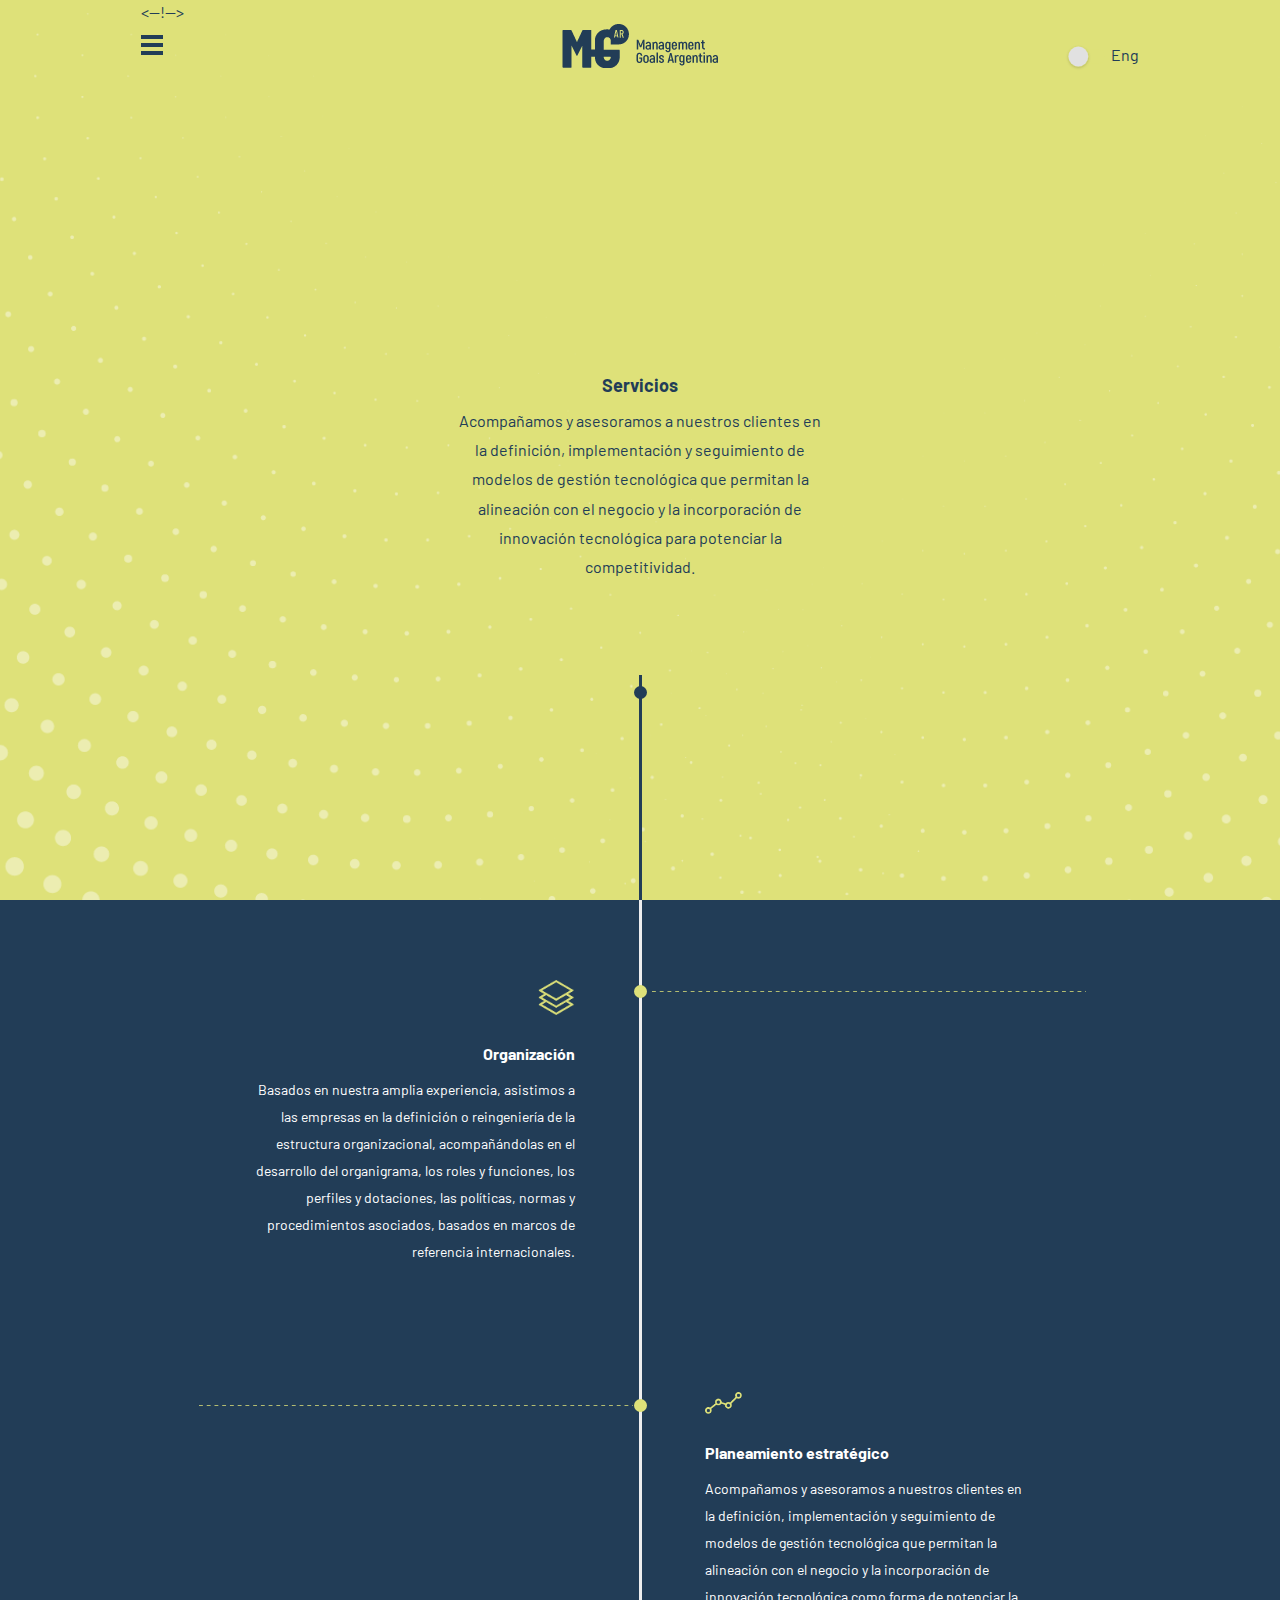
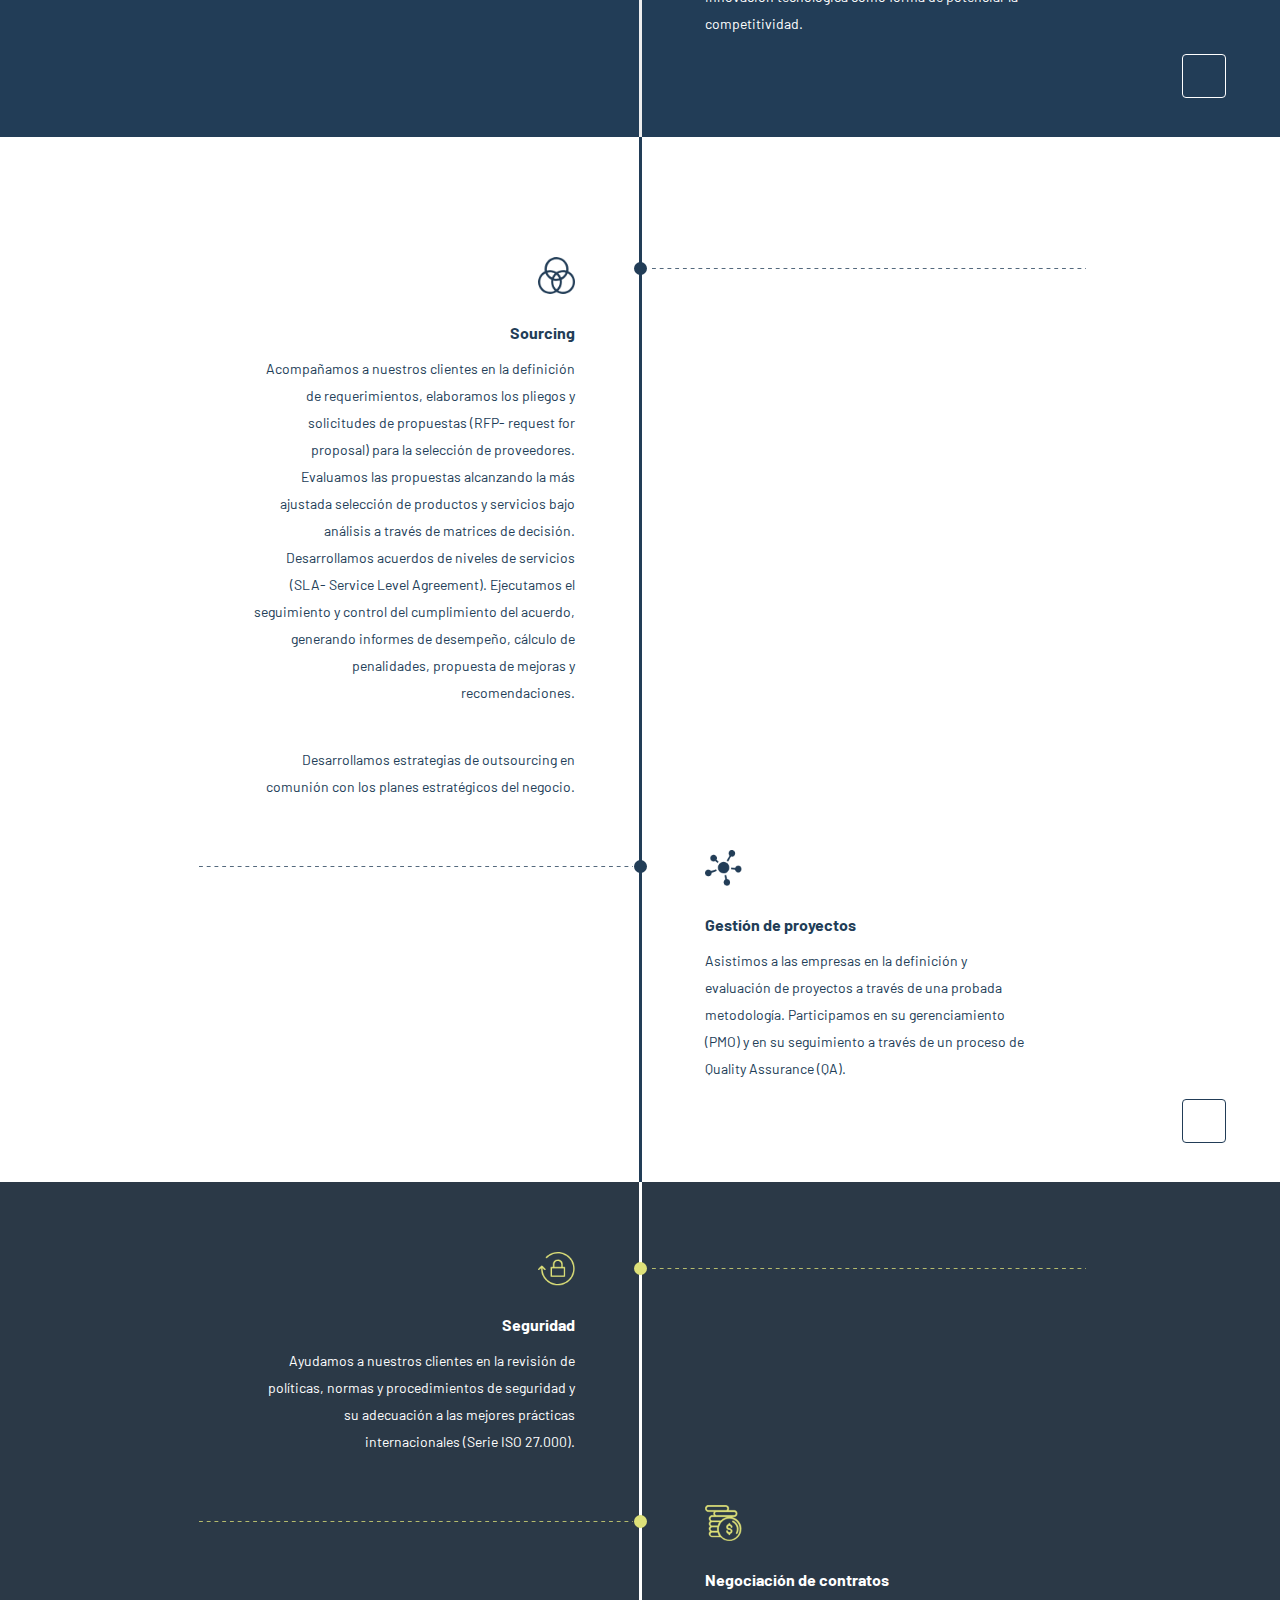
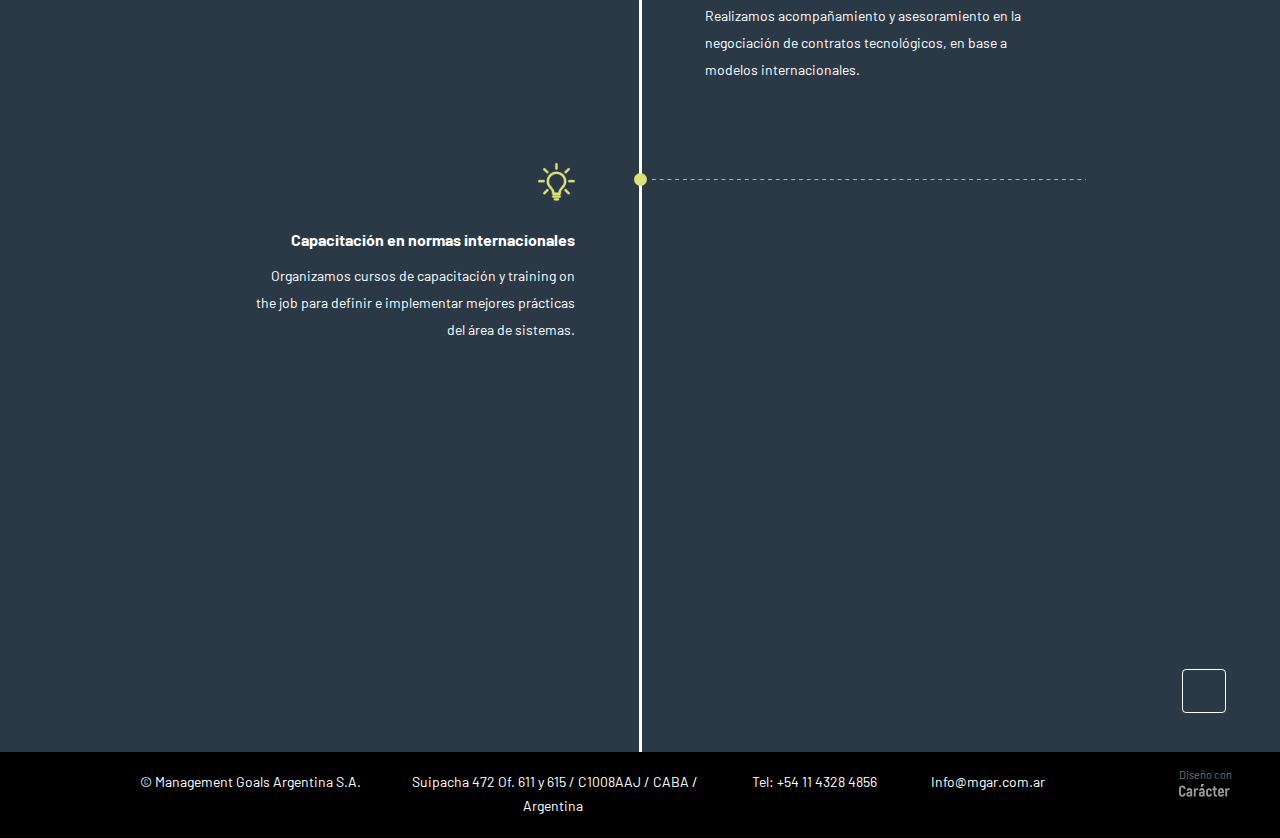
==== commit 8f9c4ebc: "Update servicios.html" ====
--- a/servicios.html
+++ b/servicios.html
@@ -70,12 +70,12 @@
 				<div class="navbar-header logo-mgar">
 					<a class="navbar-brand" href="https://caracter.github.io/mgar"><img alt="Inicio" src="imagenes/mgar-logo-blue.png" class="img-responsive " ></a>
 				</div>
-				<div class="english">
+				<--!<div class="english">
 					<a href="#">
-						<img src="imagenes/eng-button-2.svg">
+						<img src="imagenes/eng-button.svg">
 						<p class="english-inner">Eng</p>
 					</a>
-				</div>
+				</div>-->
 				<div class="vertical-position max-vh">
 					<div class="vertical-position-center portada-servicios-inner">
 						<h3>Servicios</h3>
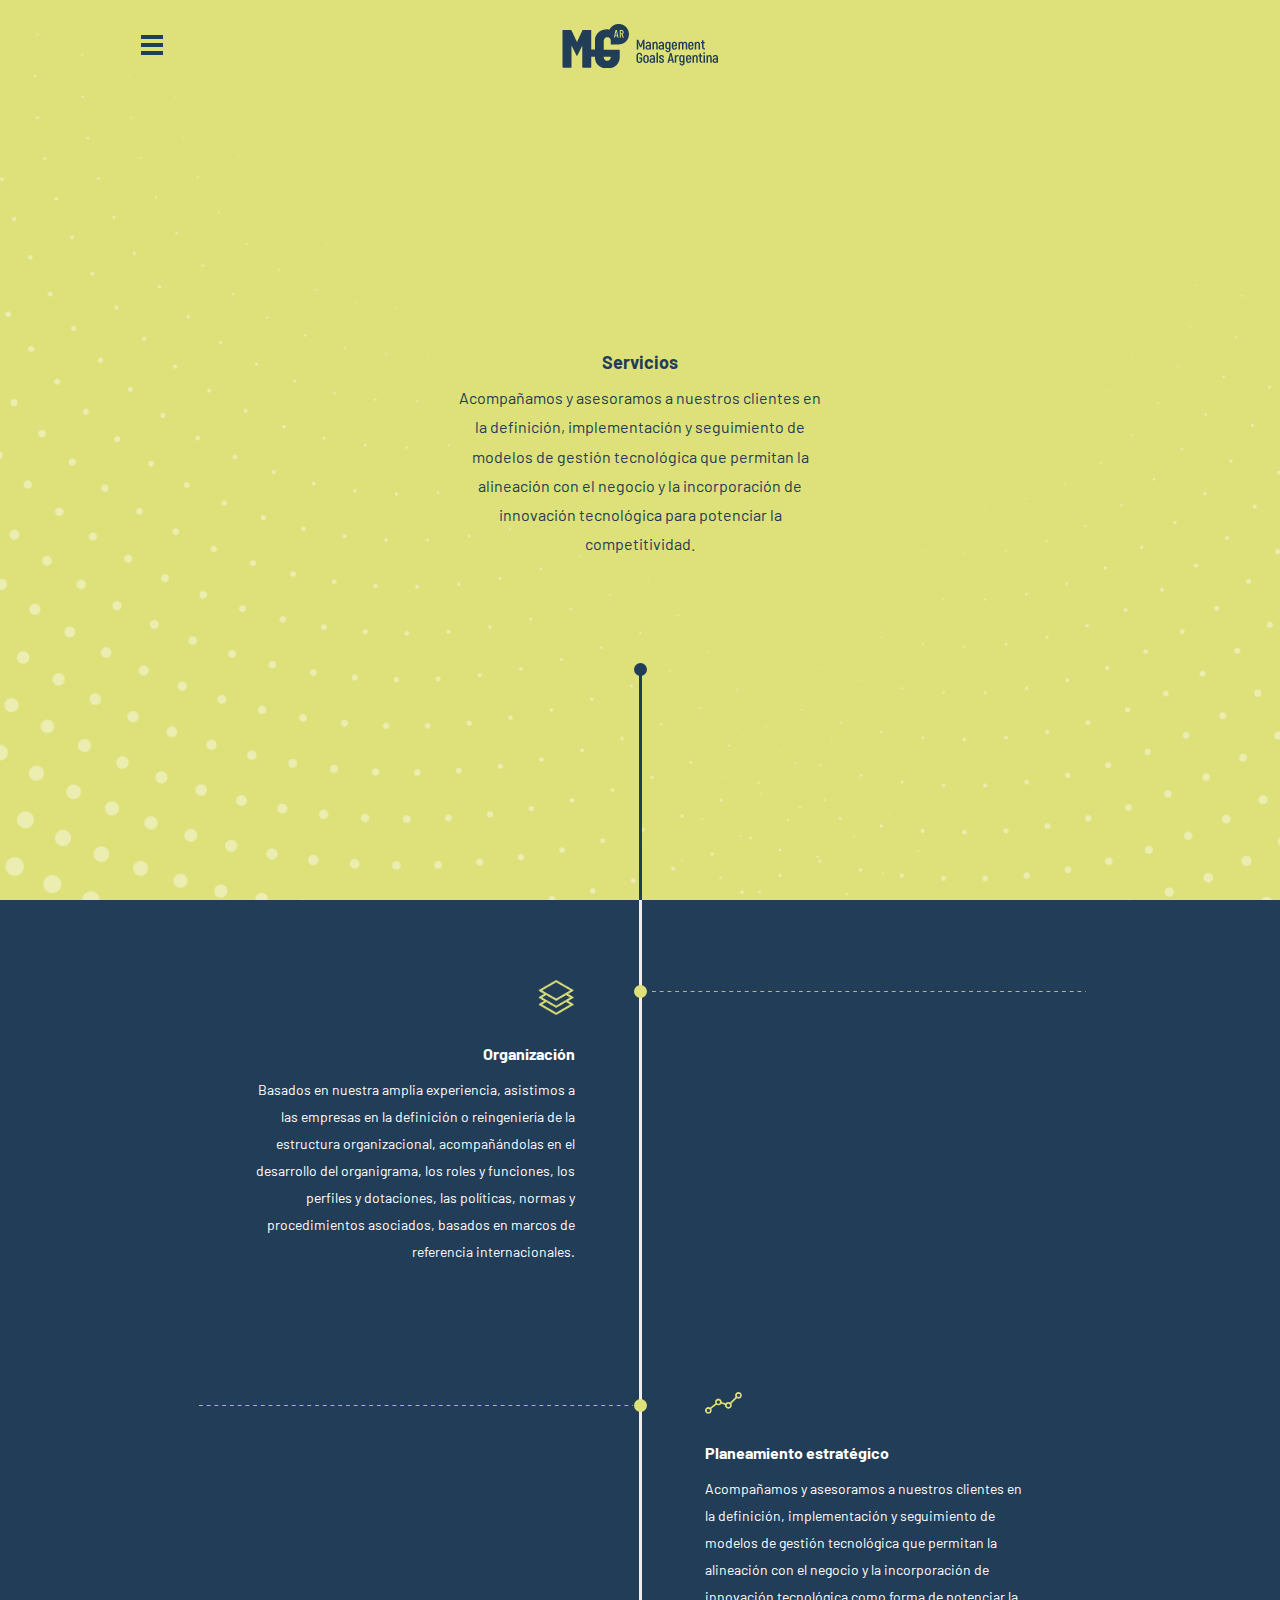
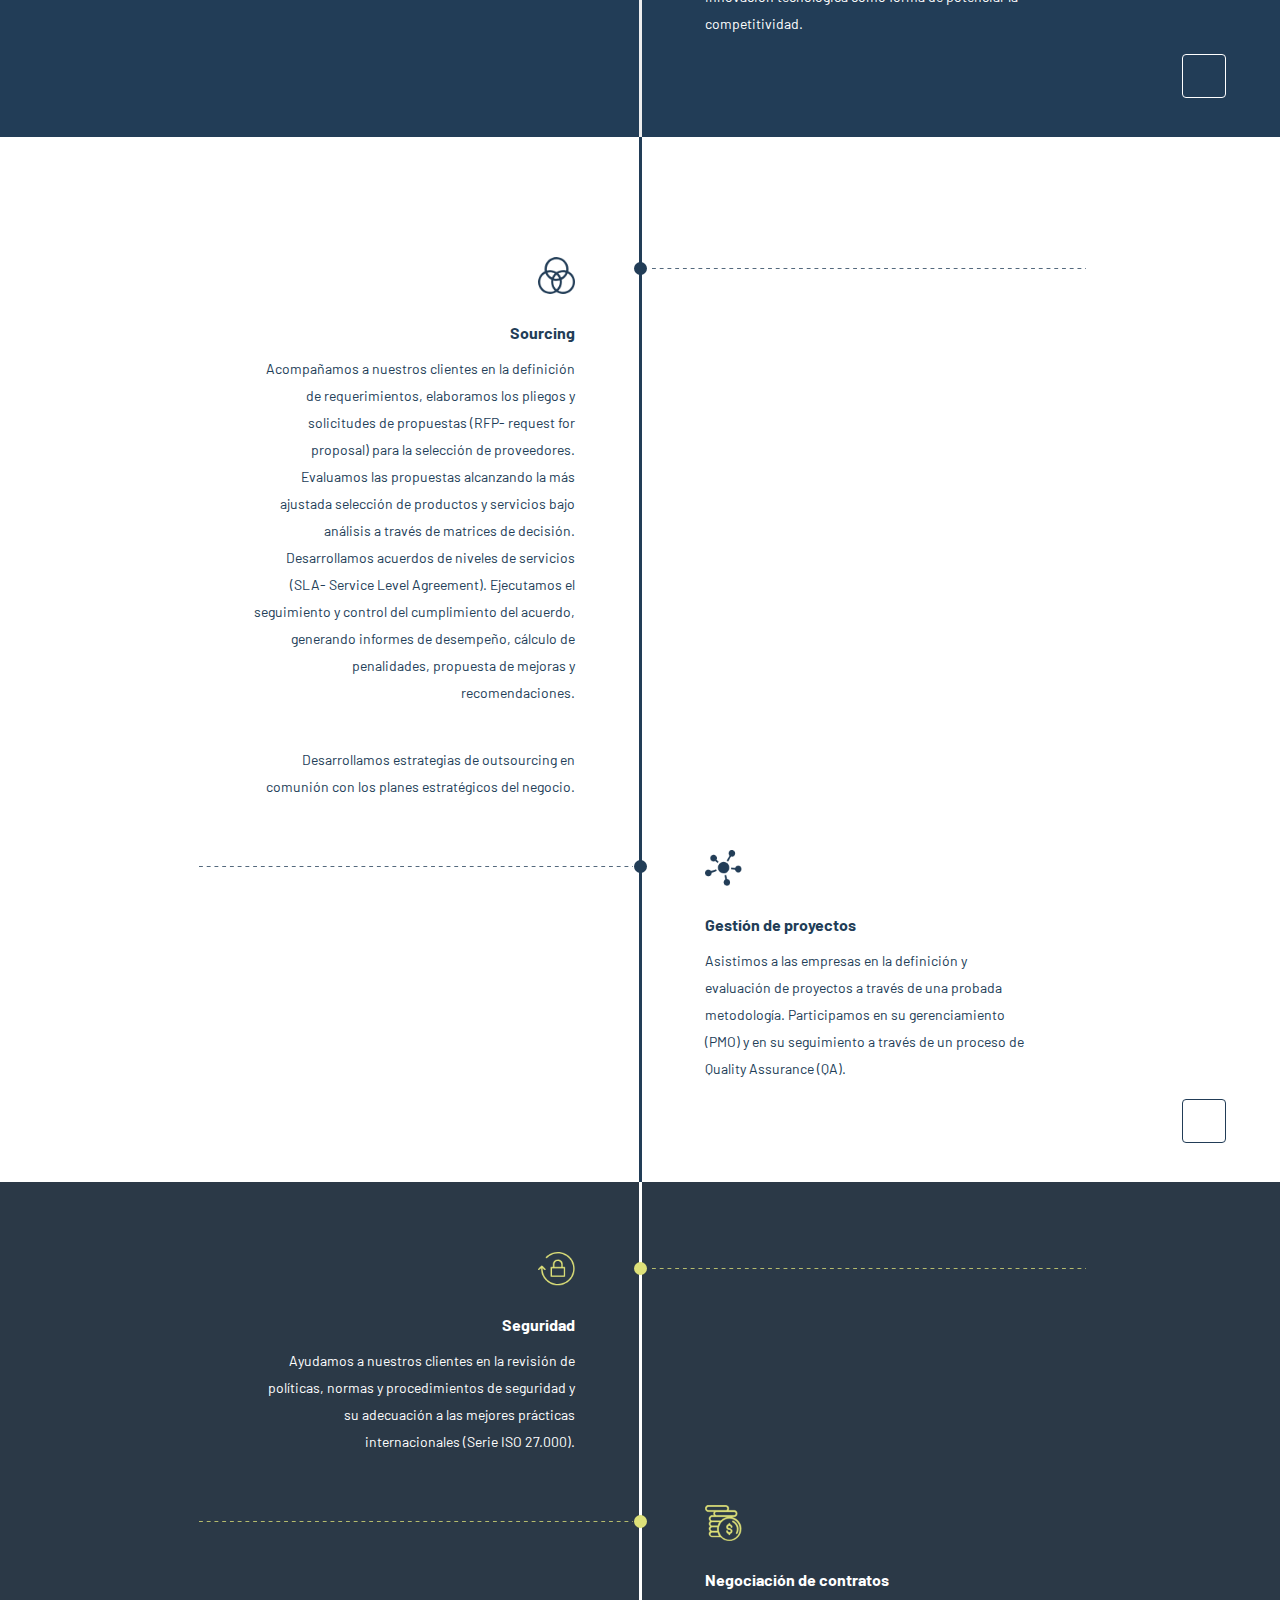
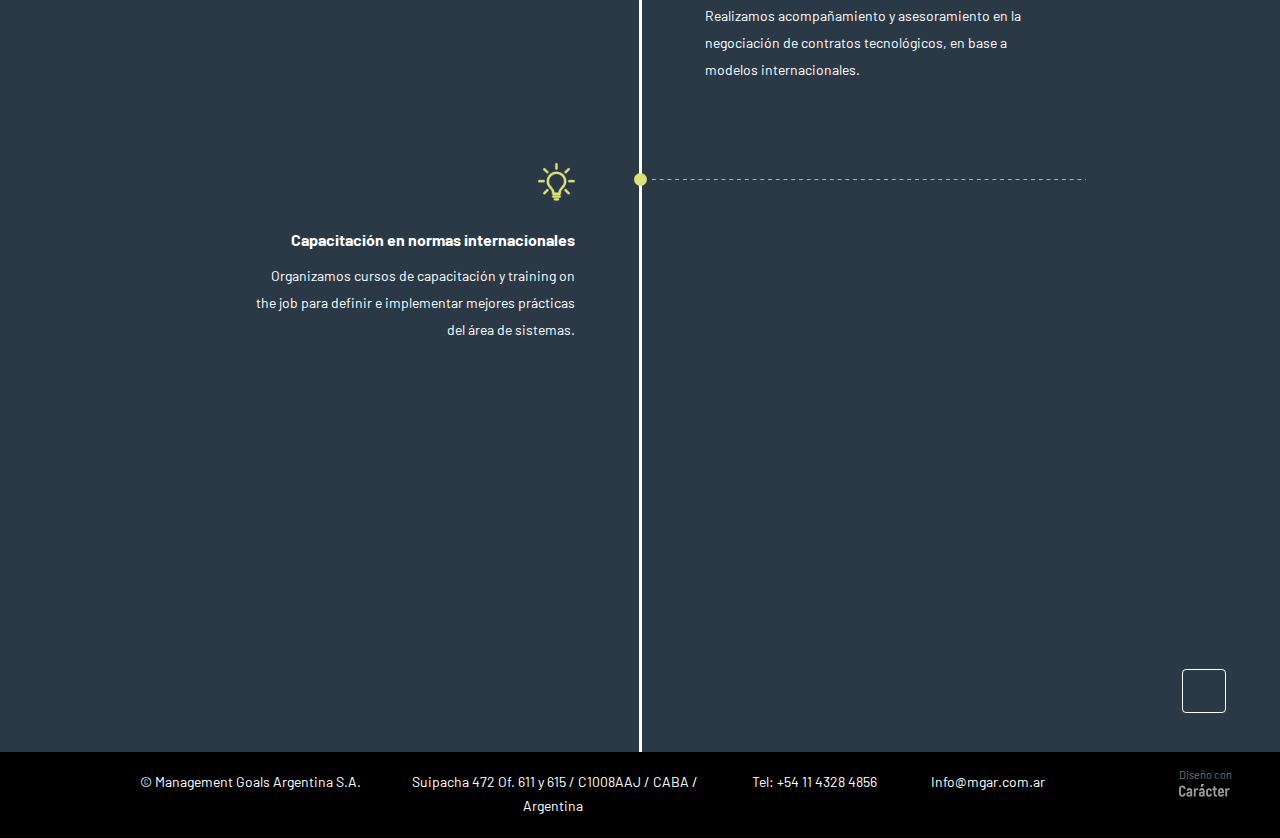
==== commit cb0b9733: "Update servicios.html" ====
--- a/servicios.html
+++ b/servicios.html
@@ -70,9 +70,10 @@
 				<div class="navbar-header logo-mgar">
 					<a class="navbar-brand" href="https://caracter.github.io/mgar"><img alt="Inicio" src="imagenes/mgar-logo-blue.png" class="img-responsive " ></a>
 				</div>
-				<--!<div class="english">
+				<!--
+				<div class="english">
 					<a href="#">
-						<img src="imagenes/eng-button.svg">
+						<img src="imagenes/eng-button-2.svg">
 						<p class="english-inner">Eng</p>
 					</a>
 				</div>-->
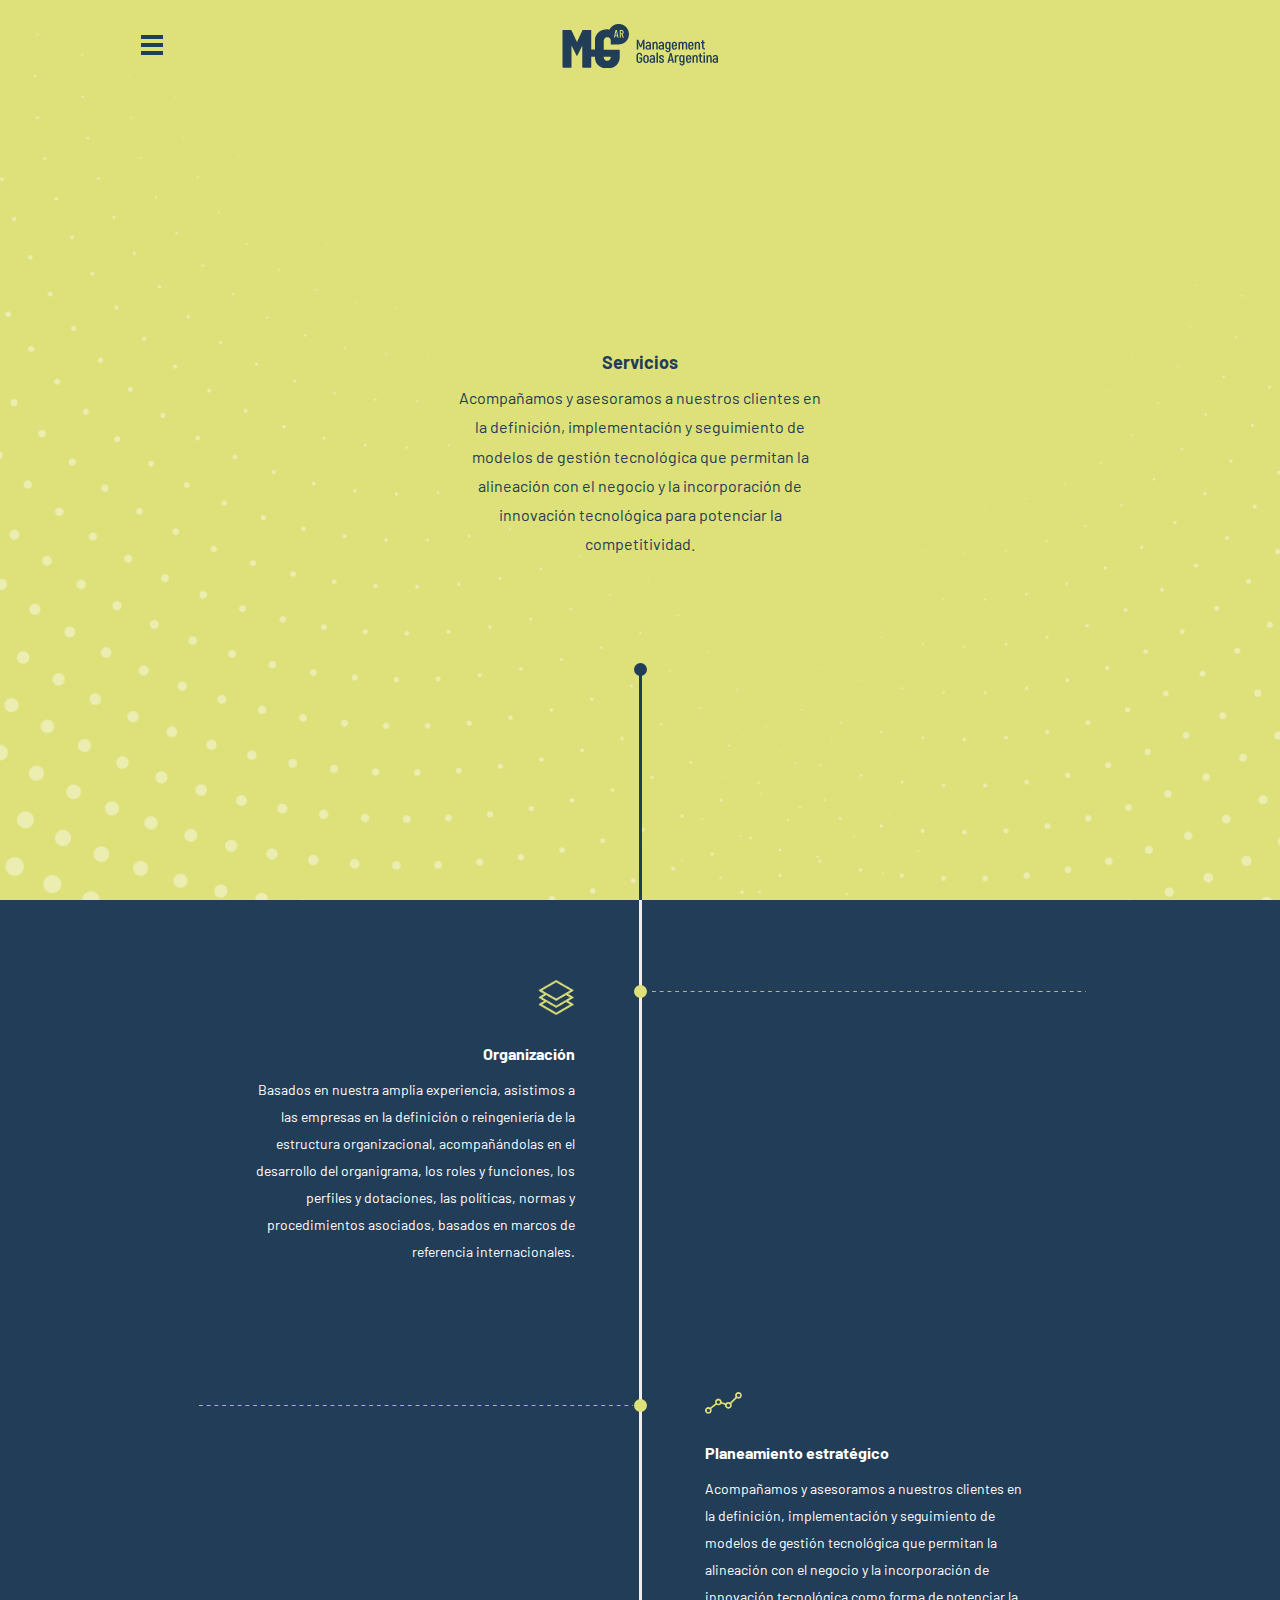
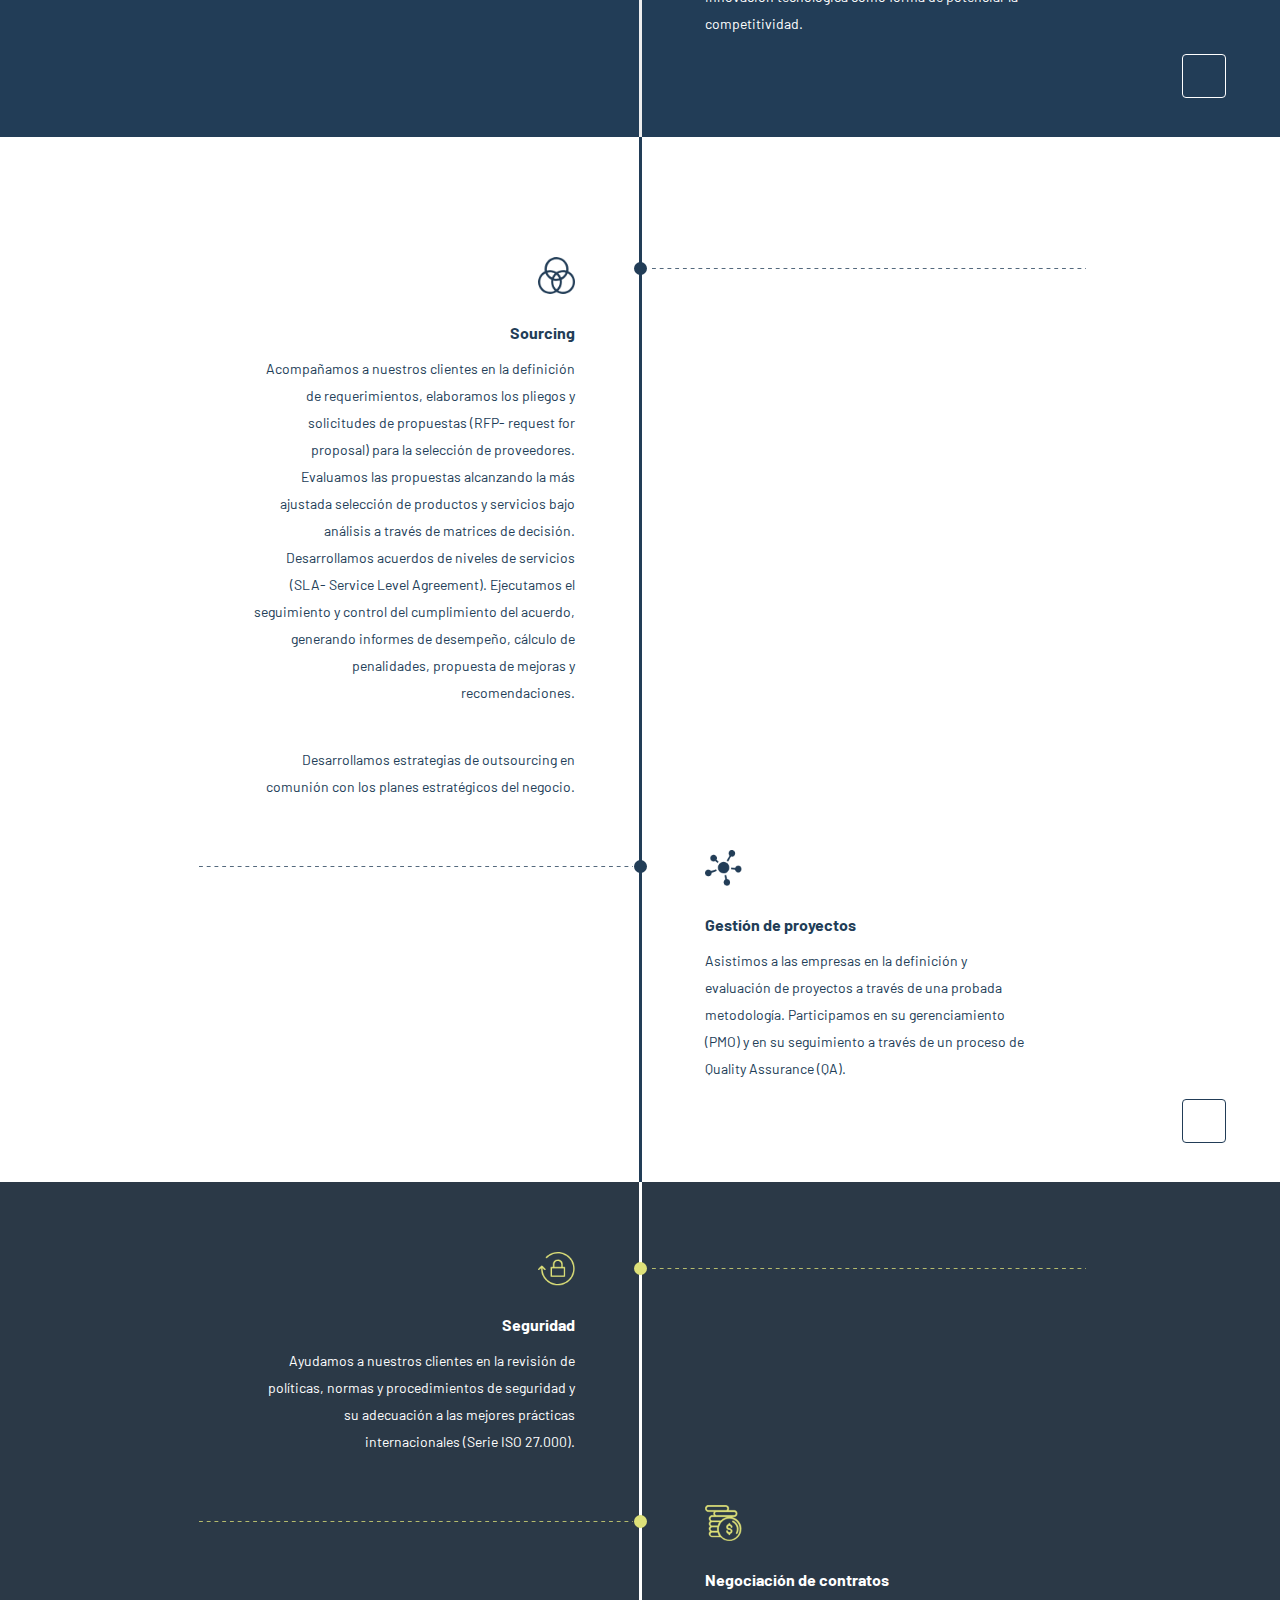
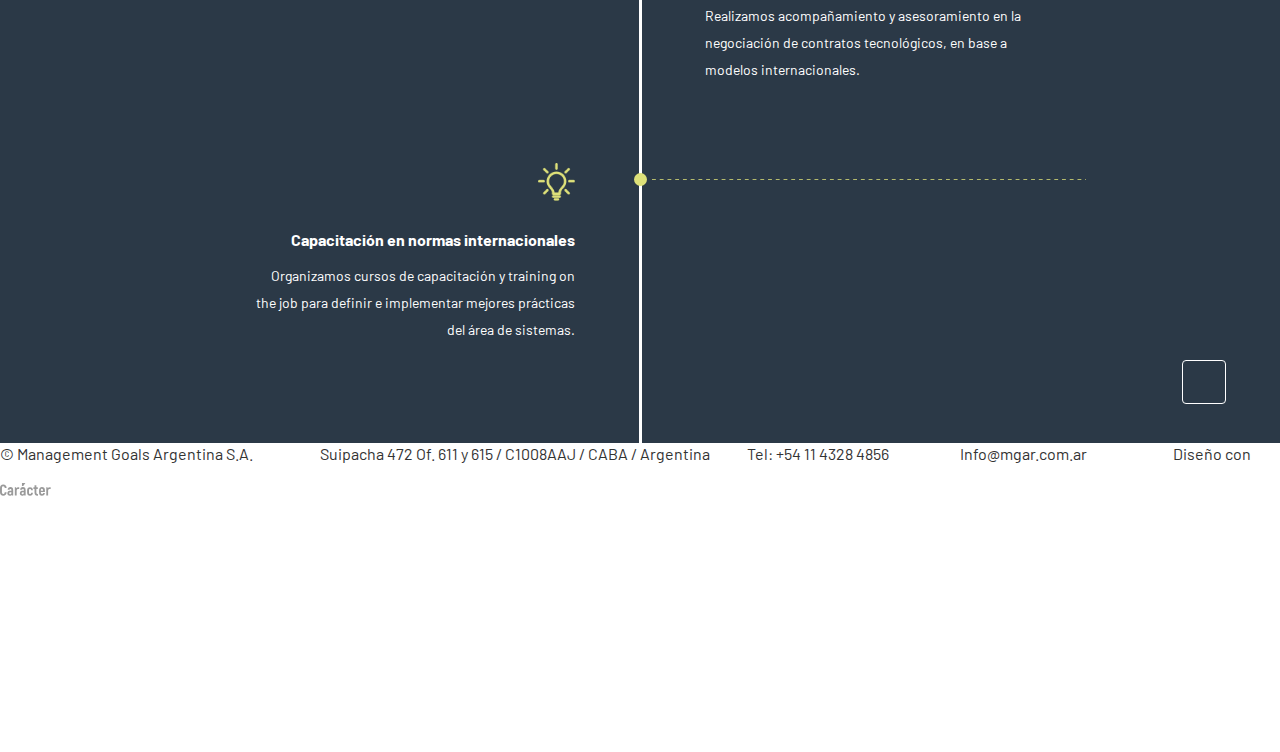
==== commit f111a5c7: "Update servicios.html" ====
--- a/servicios.html
+++ b/servicios.html
@@ -221,7 +221,7 @@
 		</ul>
 	</section>
 	<!-- FOOTER -->
-	<footer>
+	<div class="footer">
 		<div class="footer-inner">
 			<p class="col-xs-12 col-md-3 col-sm-3 col-lg-3">© Management Goals Argentina S.A.</p>
 			<p class="col-xs-12 col-md-4 col-sm-3 col-lg-4"><i class="fas fa-map-marker-alt"></i> Suipacha 472 Of. 611 y 615 / C1008AAJ / CABA / Argentina</p>
@@ -234,7 +234,7 @@
 				<img src="imagenes/logo-caracter.png">
 			</div>
 		</div>
-	</footer>
+	</div>
 
 </body>
 </html>
--- a/css/querys.css
+++ b/css/querys.css
@@ -155,7 +155,7 @@
 	section, 
 	section.section-uno-dos, 
 	section.section-dos-dos, 
-	section.section-tres-dos {
+	section.section-tres {
 		height: auto;
 	}
 	ol, ul {
@@ -707,4 +707,4 @@
 		-o-transition: all 300ms ease-in-out;
 		transition: all 300ms ease-in-out;	
 	}
-}+}
